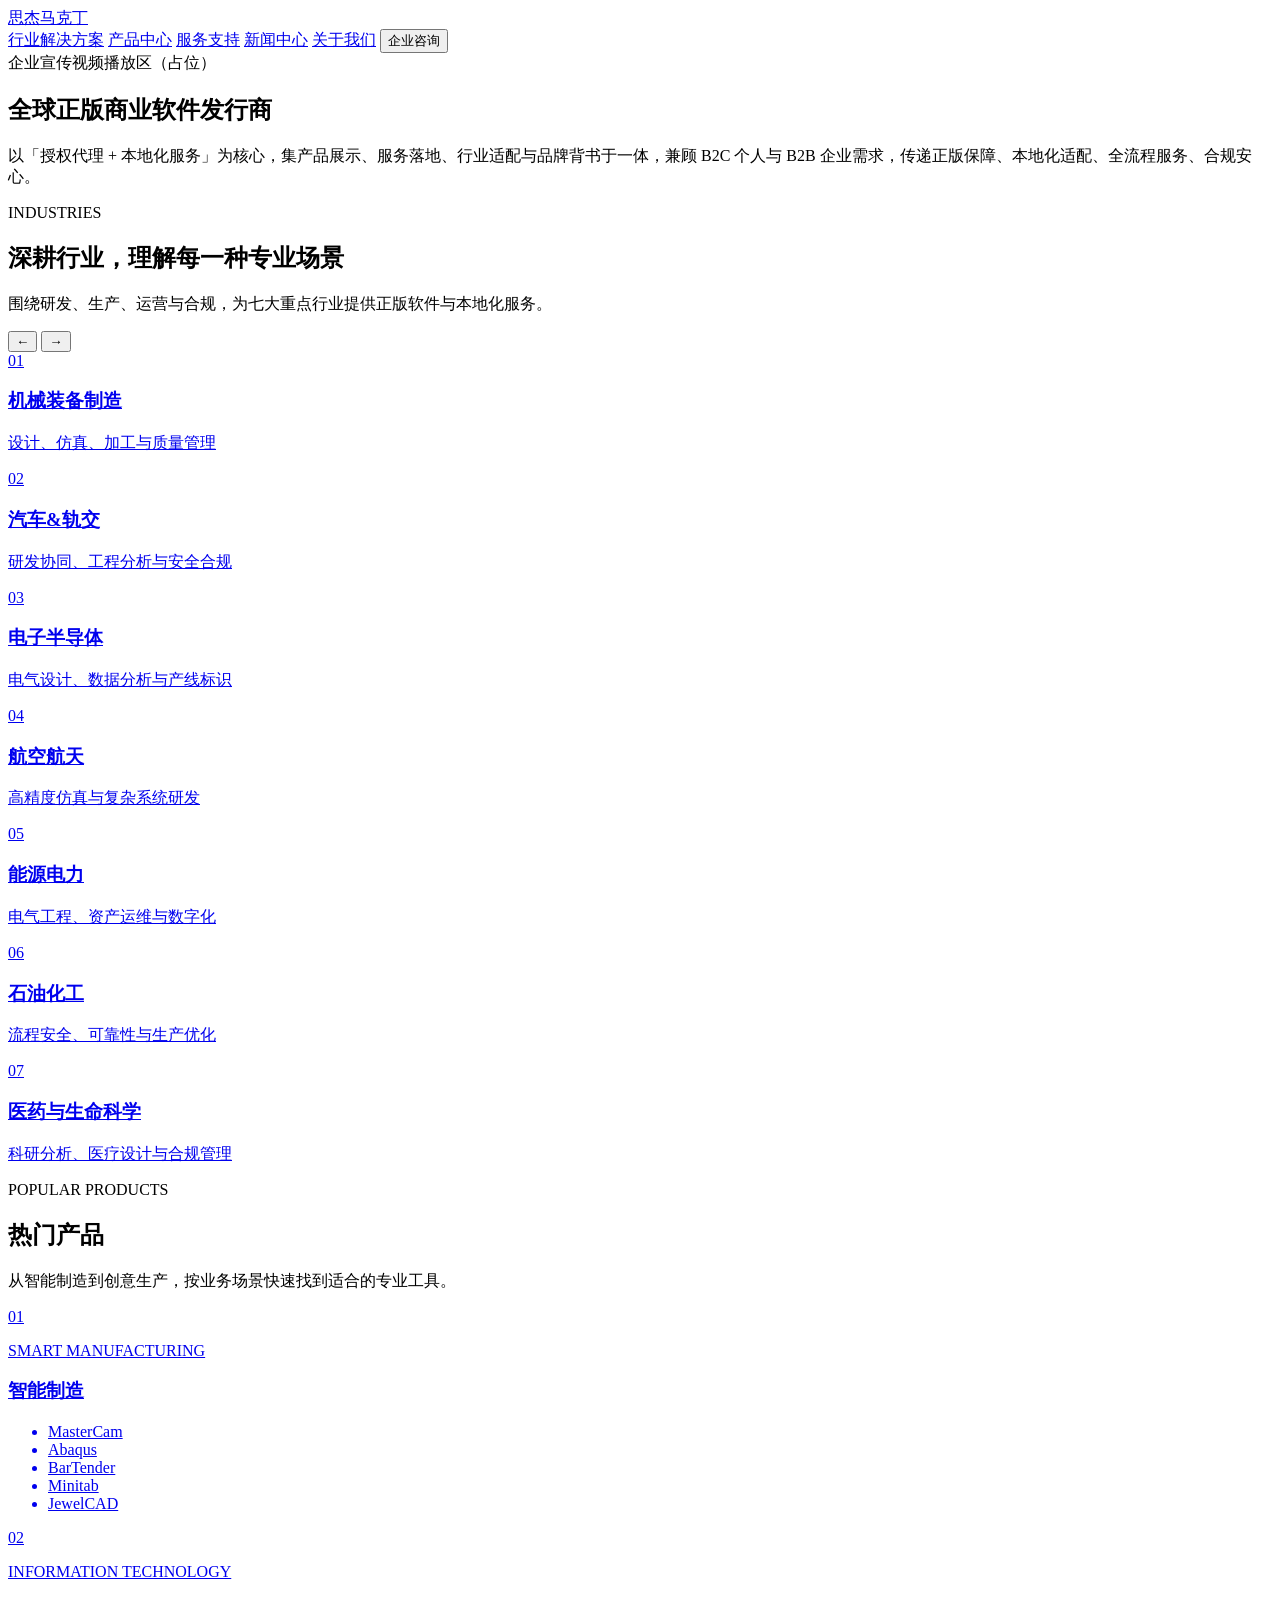
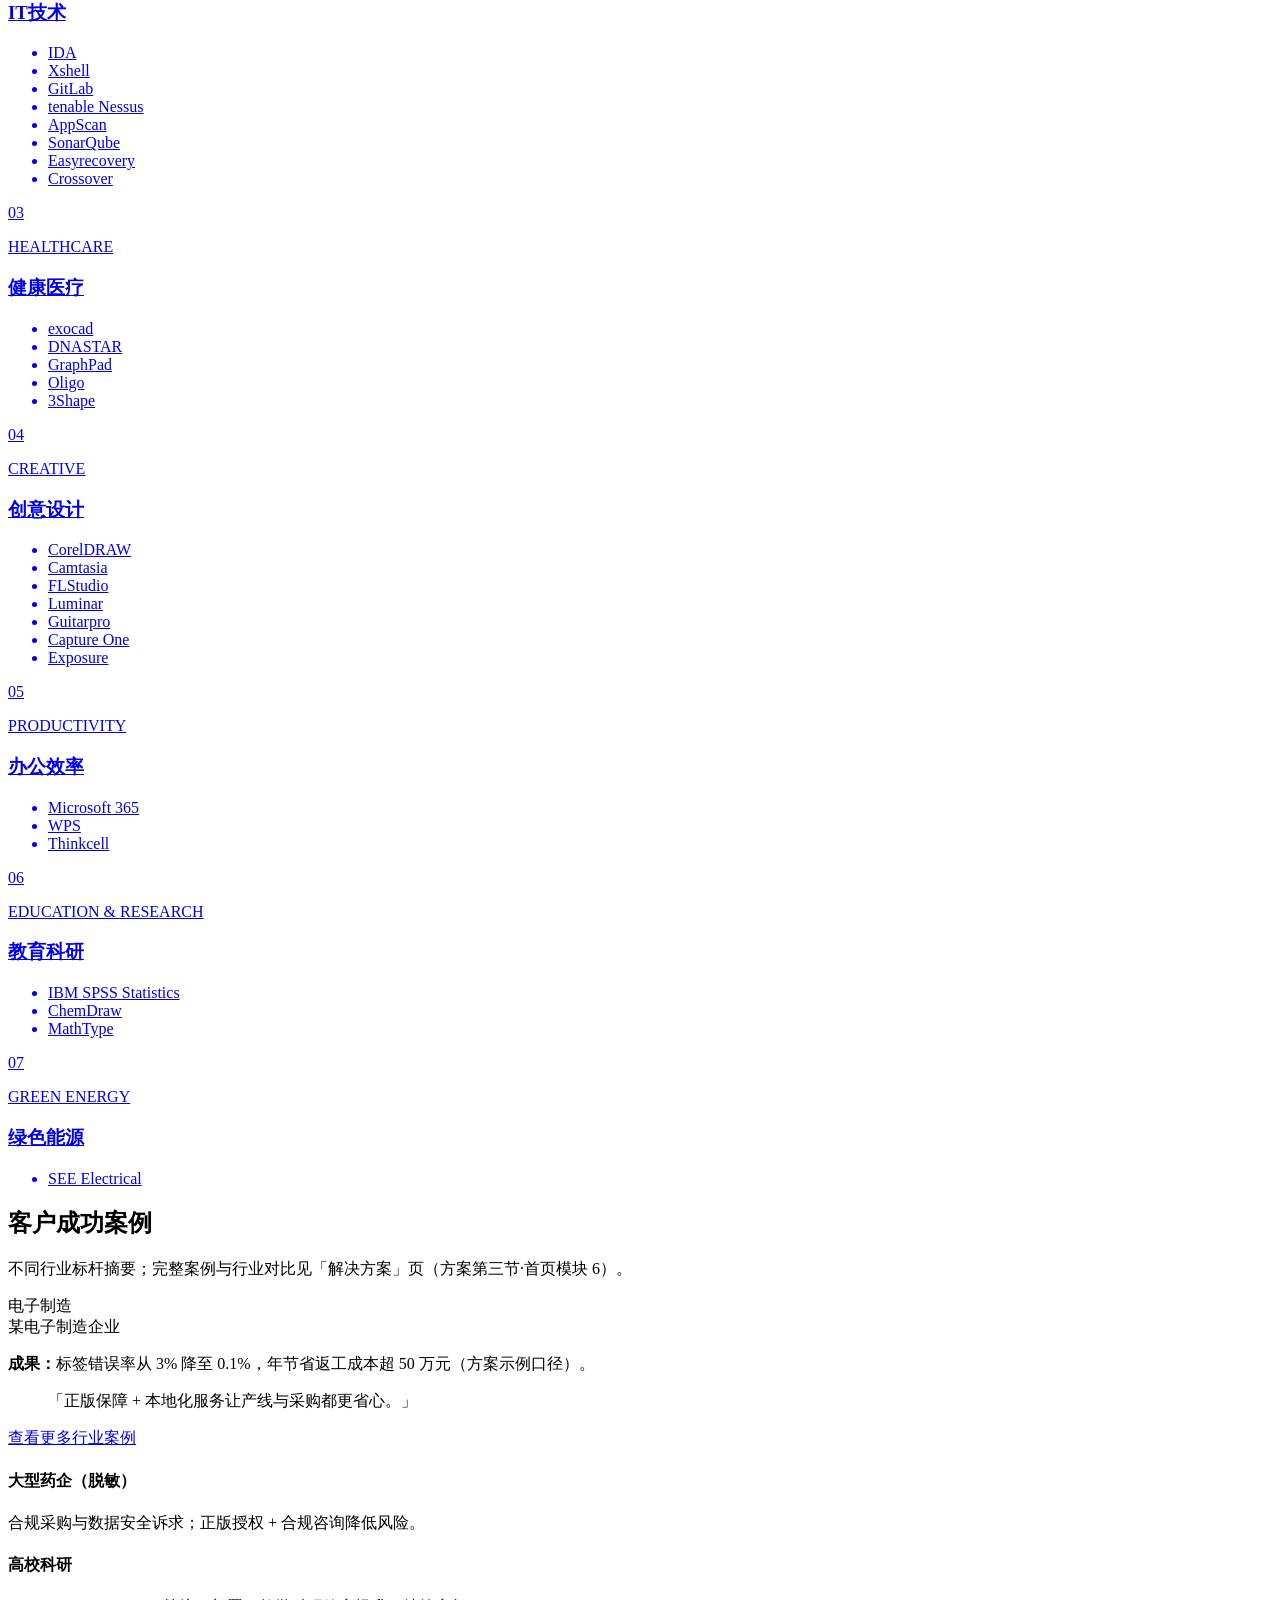
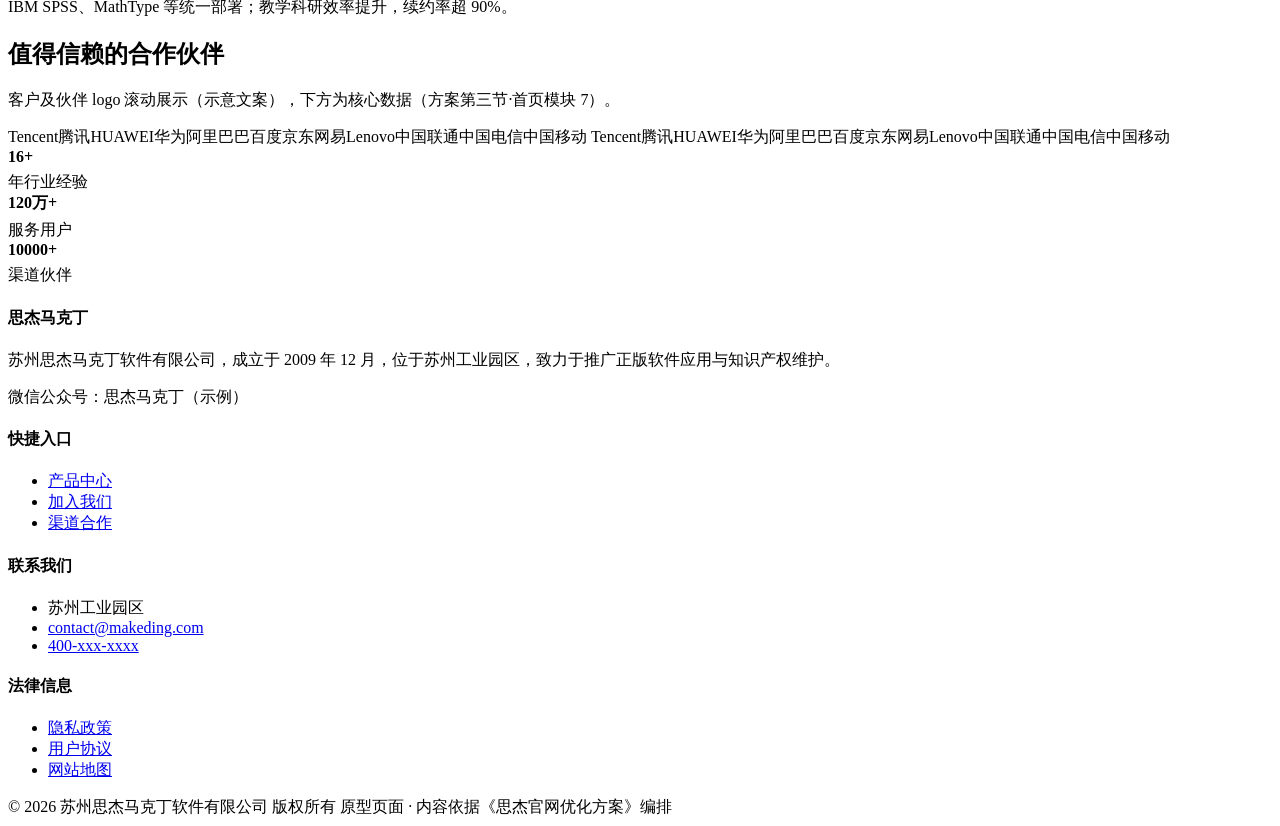
==== v3/index.html @ 08e1bd12 "新增 v3 页面：v3/index.html" ====
<!DOCTYPE html>
<html lang="zh-CN">
<head>
  <meta charset="UTF-8">
  <meta name="viewport" content="width=device-width, initial-scale=1.0">
  <title>首页 - 思杰马克丁 | 全球正版商业软件发行商</title>
  <meta name="description" content="思杰马克丁：正版保障、本地化适配、全流程服务、合规安心。授权代理+本地化服务，服务个人与企业用户。">
  <link rel="stylesheet" href="./prototype.css">
</head>
<body>
  <header class="site-header" id="siteHeader">
    <div class="container nav">
      <a class="brand" href="./index.html">思杰马克丁</a>
      <nav class="links">
        <a href="./solutions.html">行业解决方案</a>
        <a href="./products.html">产品中心</a>
        <a href="./support.html">服务支持</a>
        <a href="./index.html#news">新闻中心</a>
        <a href="./about.html">关于我们</a>
        <button type="button" class="btn brand" id="btnConsult">企业咨询</button>
      </nav>
    </div>
    <div class="mega-panel" id="megaPanel">
      <div class="container mega-inner">
        <div class="mega-cats" id="megaCats"></div>
        <div class="mega-items" id="megaItems"></div>
      </div>
    </div>
  </header>

  <main>
    <!-- （一）首页：Banner（通栏、橙白渐变、黑字） -->
    <section class="hero hero-banner">
      <div class="container hero-banner-content">
        <span class="pill hero-banner-pill">企业宣传视频播放区（占位）</span>
        <h1 class="hero-banner-title">全球正版商业软件发行商</h1>
        <p class="hero-banner-lead">以「授权代理 + 本地化服务」为核心，集产品展示、服务落地、行业适配与品牌背书于一体，兼顾 B2C 个人与 B2B 企业需求，传递正版保障、本地化适配、全流程服务、合规安心。</p>
      </div>
    </section>

    <!-- 行业领域：横向滚动 -->
    <section class="section industry-section">
      <div class="container">
        <div class="head head-row">
          <div>
            <span class="eyebrow">INDUSTRIES</span>
            <h2>深耕行业，理解每一种专业场景</h2>
            <p>围绕研发、生产、运营与合规，为七大重点行业提供正版软件与本地化服务。</p>
          </div>
          <div class="carousel-actions" aria-label="行业卡片控制">
            <button type="button" id="industryPrev" aria-label="向左滚动">←</button>
            <button type="button" id="industryNext" aria-label="向右滚动">→</button>
          </div>
        </div>
        <div class="industry-track" id="industryTrack">
          <a class="industry-card industry-1" href="./solutions.html#industry-mfg"><span>01</span><div><h3>机械装备制造</h3><p>设计、仿真、加工与质量管理</p></div></a>
          <a class="industry-card industry-2" href="./solutions.html#industry-auto"><span>02</span><div><h3>汽车&amp;轨交</h3><p>研发协同、工程分析与安全合规</p></div></a>
          <a class="industry-card industry-3" href="./solutions.html#industry-electronics"><span>03</span><div><h3>电子半导体</h3><p>电气设计、数据分析与产线标识</p></div></a>
          <a class="industry-card industry-4" href="./solutions.html#industry-aero"><span>04</span><div><h3>航空航天</h3><p>高精度仿真与复杂系统研发</p></div></a>
          <a class="industry-card industry-5" href="./solutions.html#industry-energy"><span>05</span><div><h3>能源电力</h3><p>电气工程、资产运维与数字化</p></div></a>
          <a class="industry-card industry-6" href="./solutions.html#industry-petro"><span>06</span><div><h3>石油化工</h3><p>流程安全、可靠性与生产优化</p></div></a>
          <a class="industry-card industry-7" href="./solutions.html#industry-life"><span>07</span><div><h3>医药与生命科学</h3><p>科研分析、医疗设计与合规管理</p></div></a>
        </div>
      </div>
    </section>

    <!-- 热门产品：Bento UI -->
    <section class="section soft product-bento-section">
      <div class="container">
        <div class="head">
          <span class="eyebrow">POPULAR PRODUCTS</span>
          <h2>热门产品</h2>
          <p>从智能制造到创意生产，按业务场景快速找到适合的专业工具。</p>
        </div>
        <div class="bento-grid">
          <a class="bento-card bento-manufacturing" href="./products.html#smart-manufacturing">
            <span class="bento-index">01</span><div><p class="bento-kicker">SMART MANUFACTURING</p><h3>智能制造</h3></div>
            <ul><li>MasterCam</li><li>Abaqus</li><li>BarTender</li><li>Minitab</li><li>JewelCAD</li></ul>
          </a>
          <a class="bento-card bento-it" href="./products.html#it">
            <span class="bento-index">02</span><div><p class="bento-kicker">INFORMATION TECHNOLOGY</p><h3>IT技术</h3></div>
            <ul><li>IDA</li><li>Xshell</li><li>GitLab</li><li>tenable Nessus</li><li>AppScan</li><li>SonarQube</li><li>Easyrecovery</li><li>Crossover</li></ul>
          </a>
          <a class="bento-card bento-health" href="./products.html#healthcare">
            <span class="bento-index">03</span><div><p class="bento-kicker">HEALTHCARE</p><h3>健康医疗</h3></div>
            <ul><li>exocad</li><li>DNASTAR</li><li>GraphPad</li><li>Oligo</li><li>3Shape</li></ul>
          </a>
          <a class="bento-card bento-creative" href="./products.html#creative">
            <span class="bento-index">04</span><div><p class="bento-kicker">CREATIVE</p><h3>创意设计</h3></div>
            <ul><li>CorelDRAW</li><li>Camtasia</li><li>FLStudio</li><li>Luminar</li><li>Guitarpro</li><li>Capture One</li><li>Exposure</li></ul>
          </a>
          <a class="bento-card bento-office" href="./products.html#office">
            <span class="bento-index">05</span><div><p class="bento-kicker">PRODUCTIVITY</p><h3>办公效率</h3></div>
            <ul><li>Microsoft 365</li><li>WPS</li><li>Thinkcell</li></ul>
          </a>
          <a class="bento-card bento-research" href="./products.html#research">
            <span class="bento-index">06</span><div><p class="bento-kicker">EDUCATION &amp; RESEARCH</p><h3>教育科研</h3></div>
            <ul><li>IBM SPSS Statistics</li><li>ChemDraw</li><li>MathType</li></ul>
          </a>
          <a class="bento-card bento-energy" href="./products.html#green-energy">
            <span class="bento-index">07</span><div><p class="bento-kicker">GREEN ENERGY</p><h3>绿色能源</h3></div>
            <ul><li>SEE Electrical</li></ul>
          </a>
        </div>
      </div>
    </section>


    <!-- 客户成功案例 -->
    <section class="section soft">
      <div class="container">
        <div class="head">
          <h2>客户成功案例</h2>
          <p>不同行业标杆摘要；完整案例与行业对比见「解决方案」页（方案第三节·首页模块 6）。</p>
        </div>
        <div class="card case-card">
          <div class="case-visual">电子制造</div>
          <div>
            <span class="pill">某电子制造企业</span>
            <p><strong>成果：</strong>标签错误率从 3% 降至 0.1%，年节省返工成本超 50 万元（方案示例口径）。</p>
            <blockquote>「正版保障 + 本地化服务让产线与采购都更省心。」</blockquote>
            <a class="btn ghost" href="./solutions.html#cases">查看更多行业案例</a>
          </div>
        </div>
        <div class="grid-2" style="margin-top:14px;">
          <div class="card item">
            <h4>大型药企（脱敏）</h4>
            <p>合规采购与数据安全诉求；正版授权 + 合规咨询降低风险。</p>
          </div>
          <div class="card item">
            <h4>高校科研</h4>
            <p>IBM SPSS、MathType 等统一部署；教学科研效率提升，续约率超 90%。</p>
          </div>
        </div>
      </div>
    </section>

    <!-- 客户与伙伴展示 + 数据 -->
    <section class="section">
      <div class="container">
        <div class="head">
          <h2>值得信赖的合作伙伴</h2>
          <p>客户及伙伴 logo 滚动展示（示意文案），下方为核心数据（方案第三节·首页模块 7）。</p>
        </div>
        <div class="ticker">
          <div class="ticker-track">
            <span>Tencent腾讯</span><span>HUAWEI华为</span><span>阿里巴巴</span><span>百度</span><span>京东</span><span>网易</span><span>Lenovo</span><span>中国联通</span><span>中国电信</span><span>中国移动</span>
            <span>Tencent腾讯</span><span>HUAWEI华为</span><span>阿里巴巴</span><span>百度</span><span>京东</span><span>网易</span><span>Lenovo</span><span>中国联通</span><span>中国电信</span><span>中国移动</span>
          </div>
        </div>
        <div class="stats">
          <div class="card stat"><strong>16+</strong><p class="muted" style="margin:6px 0 0;">年行业经验</p></div>
          <div class="card stat"><strong>120万+</strong><p class="muted" style="margin:6px 0 0;">服务用户</p></div>
          <div class="card stat"><strong>10000+</strong><p class="muted" style="margin:6px 0 0;">渠道伙伴</p></div>
        </div>
      </div>
    </section>
  </main>

  <!-- 底部信息：方案首页模块 8 -->
  <footer id="contact">
    <div class="container footer-grid">
      <div>
        <h4>思杰马克丁</h4>
        <p>苏州思杰马克丁软件有限公司，成立于 2009 年 12 月，位于苏州工业园区，致力于推广正版软件应用与知识产权维护。</p>
        <p style="margin-top:8px;">微信公众号：思杰马克丁（示例）</p>
      </div>
      <div>
        <h4>快捷入口</h4>
        <ul>
          <li><a href="./products.html">产品中心</a></li>
          <li><a href="./about.html#join">加入我们</a></li>
          <li><a href="./about.html#channel">渠道合作</a></li>
        </ul>
      </div>
      <div>
        <h4>联系我们</h4>
        <ul>
          <li>苏州工业园区</li>
          <li><a href="mailto:contact@makeding.com">contact@makeding.com</a></li>
          <li><a href="tel:400-xxx-xxxx">400-xxx-xxxx</a></li>
        </ul>
      </div>
      <div>
        <h4>法律信息</h4>
        <ul>
          <li><a href="#">隐私政策</a></li>
          <li><a href="#">用户协议</a></li>
          <li><a href="#">网站地图</a></li>
        </ul>
      </div>
    </div>
    <div class="container copy">
      <span>© 2026 苏州思杰马克丁软件有限公司 版权所有</span>
      <span>原型页面 · 内容依据《思杰官网优化方案》编排</span>
    </div>
  </footer>

  <dialog id="dlgConsult" style="border:0;border-radius:14px;padding:0;width:min(480px,92vw);">
    <form method="dialog" style="padding:20px;">
      <h3 style="margin:0 0 8px;">企业咨询</h3>
      <p class="muted" style="margin:0 0 12px;color:var(--muted);font-size:14px;">提交后由顾问对接（原型示意）。</p>
      <div class="form-grid">
        <div><label>姓名</label><input type="text" placeholder="必填"></div>
        <div><label>企业名称</label><input type="text" placeholder="选填"></div>
        <div><label>需求类型</label>
          <select><option>企业采购</option><option>行业方案</option><option>技术支持</option><option>培训服务</option></select>
        </div>
      </div>
      <div class="cta-row" style="margin-top:14px;justify-content:flex-end;">
        <button type="button" class="btn ghost" id="dlgClose">取消</button>
        <button type="submit" class="btn brand">提交</button>
      </div>
    </form>
  </dialog>

  <script>
    const megaData = {
      products: {
        cats: ["个人软件", "企业软件", "热门推荐"],
        items: {
          "个人软件": [
            ["CorelDRAW", "创意设计类"], ["会声会影", "视频剪辑"], ["PhotoZoom", "图像放大"],
            ["FL Studio", "音频编辑"], ["PDF Expert", "办公效率"], ["CrossOver", "跨平台应用"]
          ],
          "企业软件": [
            ["IBM SPSS", "数据分析"], ["Minitab", "质量管理"], ["BarTender", "标签管理"],
            ["AppScan", "应用安全"], ["ChemDraw", "科研办公"], ["TeamViewer", "远程协作"]
          ],
          "热门推荐": [
            ["会声会影", "个人视频"], ["CorelDRAW", "平面设计"], ["IBM SPSS", "统计分析"],
            ["BarTender", "制造标签"], ["FL Studio", "音乐制作"], ["查看全部", "进入产品中心"]
          ]
        }
      },
      solutions: {
        cats: ["制造", "教育", "创意", "医疗", "科研"],
        items: {
          "制造": [["BarTender", "标签自动化"], ["IBM SPSS", "质量数据分析"], ["合规维权", "版权治理"]],
          "教育": [["Camtasia", "微课制作"], ["FL Studio", "音频课程"], ["批量授权", "校园合规"]],
          "创意": [["CorelDRAW", "正版设计"], ["会声会影", "视频包装"], ["培训", "本地化落地"]],
          "医疗": [["BarTender", "UDI 标签"], ["EasyRecovery", "数据恢复"], ["合规", "安全咨询"]],
          "科研": [["IBM SPSS", "统计建模"], ["ChemDraw", "化学绘图"], ["MathType", "公式排版"]]
        }
      }
    };

    const megaPanel = document.getElementById("megaPanel");
    const megaCats = document.getElementById("megaCats");
    const megaItems = document.getElementById("megaItems");
    let megaType = "products";
    let megaCat = megaData.products.cats[0];

    function renderMega() {
      const data = megaData[megaType];
      megaCats.innerHTML = data.cats.map(c =>
        `<button type="button" class="${c === megaCat ? "active" : ""}" data-cat="${c}">${c}</button>`
      ).join("");
      const items = data.items[megaCat] || [];
      const base = megaType === "products" ? "./products.html" : "./solutions.html";
      megaItems.innerHTML = items.map(([t, d]) =>
        `<a class="mini-card" href="${base}"><h5>${t}</h5><p>${d}</p></a>`
      ).join("");
      megaCats.querySelectorAll("button").forEach(btn => {
        btn.addEventListener("click", () => {
          megaCat = btn.dataset.cat;
          renderMega();
        });
      });
    }

    document.querySelectorAll(".nav-trigger").forEach(el => {
      el.addEventListener("mouseenter", () => {
        megaType = el.dataset.mega;
        megaCat = megaData[megaType].cats[0];
      megaPanel.classList.add("open");
        renderMega();
      });
    });

    document.getElementById("siteHeader").addEventListener("mouseleave", () => {
      megaPanel.classList.remove("open");
    });

    const industryTrack = document.getElementById("industryTrack");
    const scrollIndustry = direction => industryTrack?.scrollBy({ left: direction * 360, behavior: "smooth" });
    document.getElementById("industryPrev")?.addEventListener("click", () => scrollIndustry(-1));
    document.getElementById("industryNext")?.addEventListener("click", () => scrollIndustry(1));

    document.getElementById("btnConsult").addEventListener("click", () => {
      document.getElementById("dlgConsult").showModal();
    });
    document.getElementById("dlgClose").addEventListener("click", () => {
      document.getElementById("dlgConsult").close();
    });
  </script>
</body>
</html>
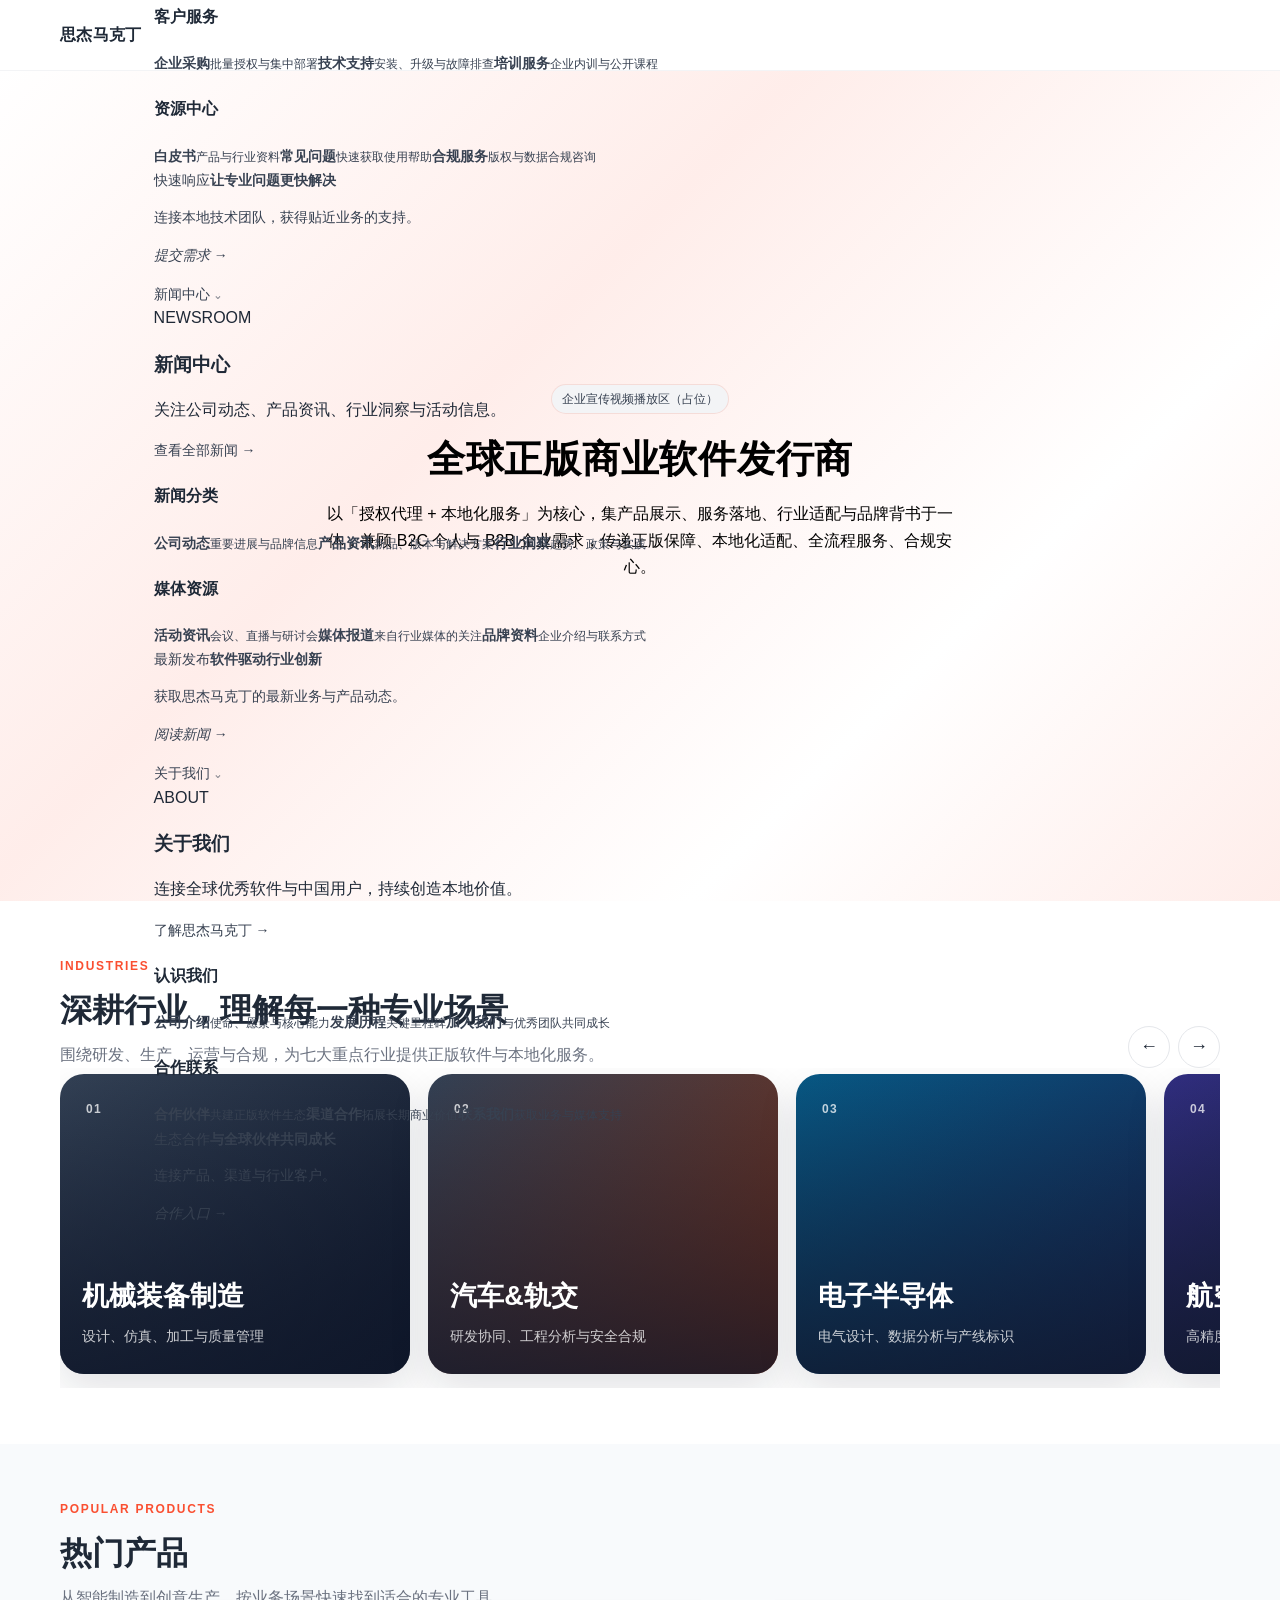
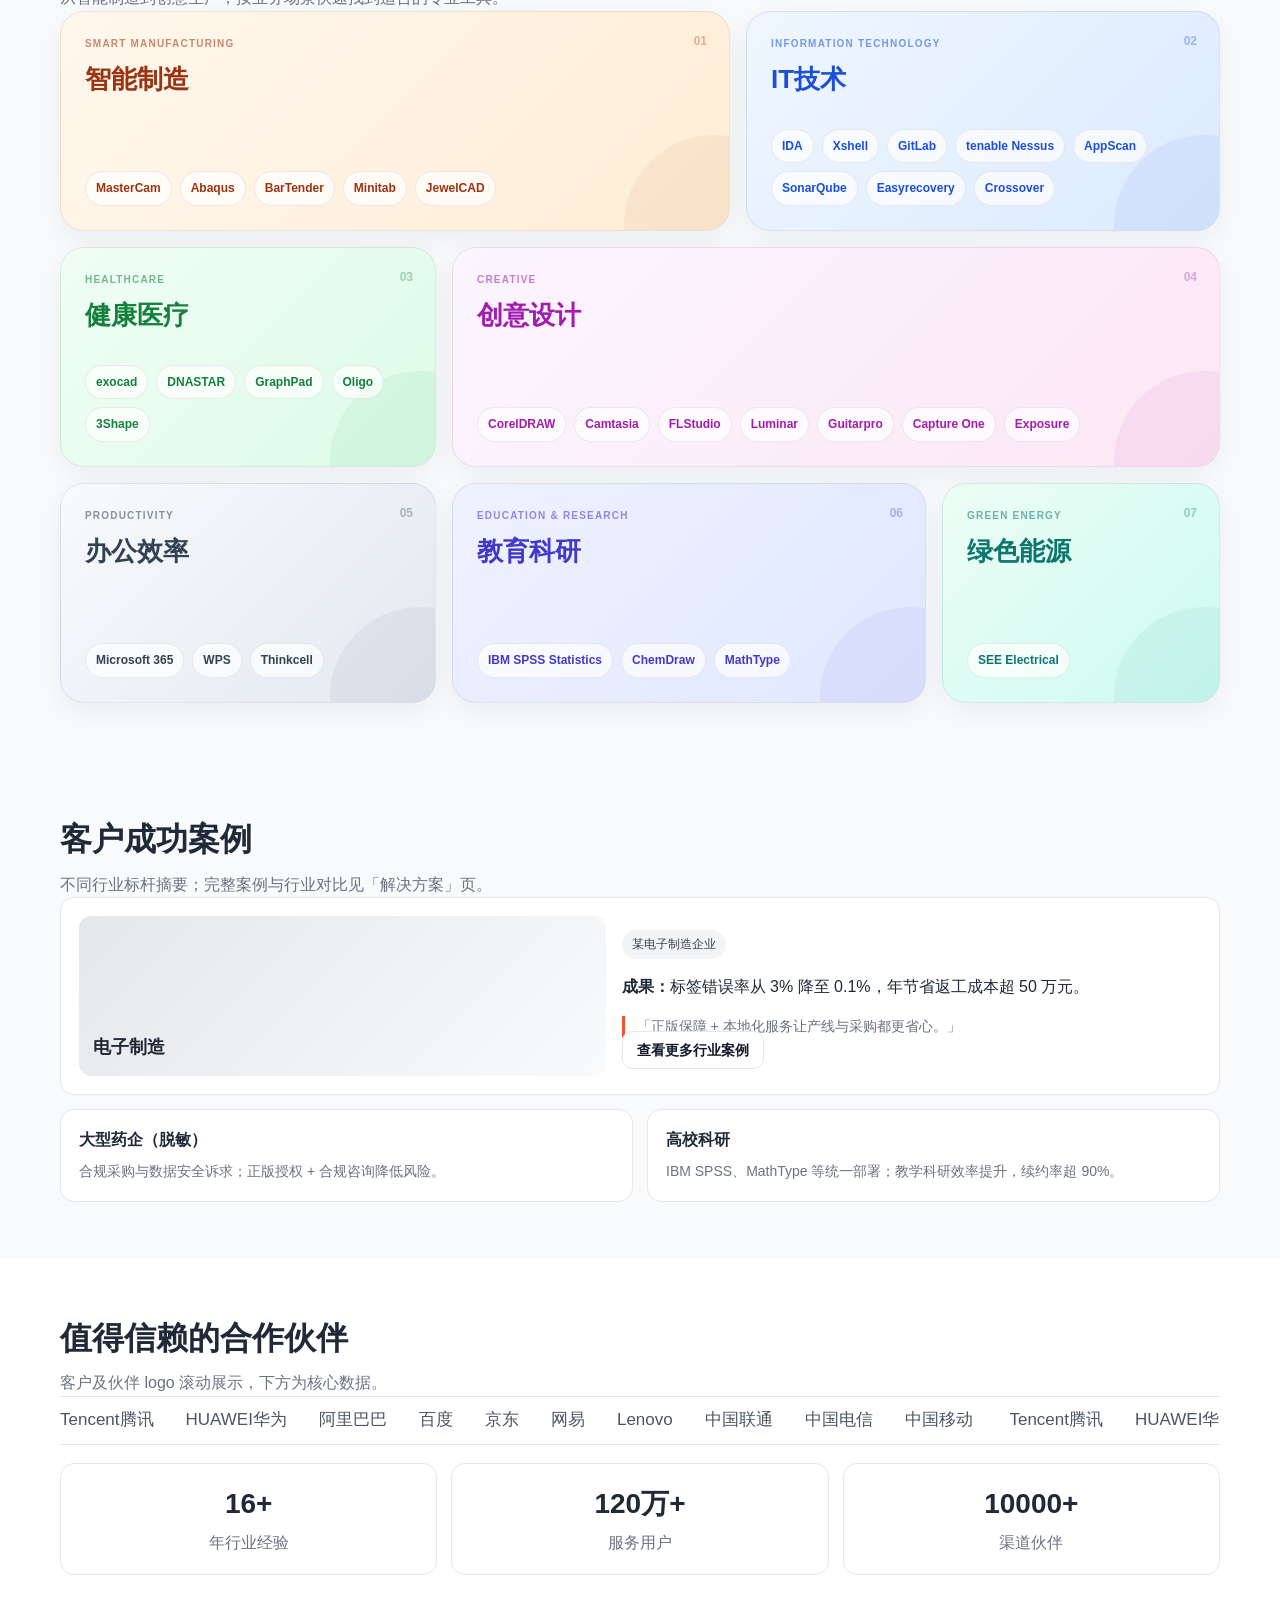
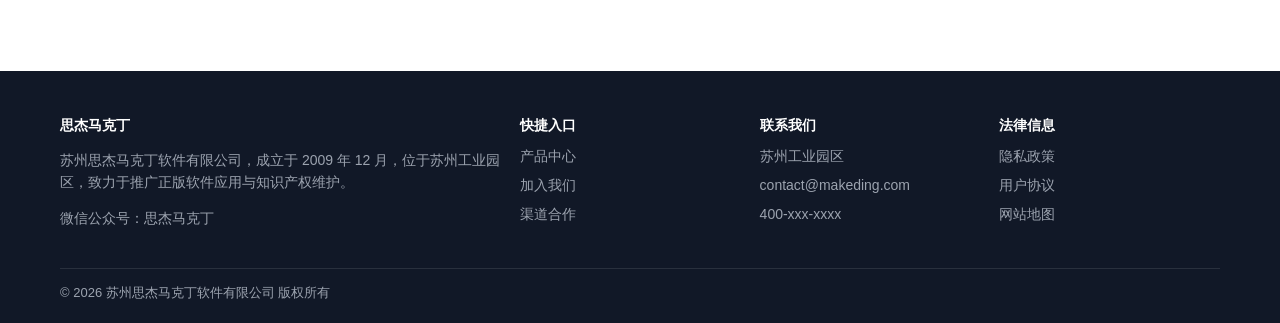
==== commit 1618da42: "更新 v3：统一导航与清理页面备注" ====
--- a/v3/index.html
+++ b/v3/index.html
@@ -8,23 +8,67 @@
   <link rel="stylesheet" href="./prototype.css">
 </head>
 <body>
-  <header class="site-header" id="siteHeader">
+  <header class="site-header">
     <div class="container nav">
       <a class="brand" href="./index.html">思杰马克丁</a>
-      <nav class="links">
-        <a href="./solutions.html">行业解决方案</a>
-        <a href="./products.html">产品中心</a>
-        <a href="./support.html">服务支持</a>
-        <a href="./index.html#news">新闻中心</a>
-        <a href="./about.html">关于我们</a>
-        <button type="button" class="btn brand" id="btnConsult">企业咨询</button>
+      <nav class="links aws-nav" aria-label="主导航">
+        <div class="nav-menu">
+          <a class="nav-label" href="./solutions.html">行业解决方案 <span>⌄</span></a>
+          <div class="nav-dropdown">
+            <div class="container dropdown-layout">
+              <div class="dropdown-intro"><span>INDUSTRIES</span><h3>行业解决方案</h3><p>面向关键行业的专业软件组合与本地化服务。</p><a href="./solutions.html">查看全部方案 →</a></div>
+              <div class="dropdown-links"><h4>重点行业</h4><a href="./solutions.html#industry-mfg"><b>机械装备制造</b><small>设计、仿真与加工</small></a><a href="./solutions.html#industry-auto"><b>汽车 &amp; 轨交</b><small>研发协同与工程分析</small></a><a href="./solutions.html#industry-electronics"><b>电子半导体</b><small>电气设计与产线管理</small></a><a href="./solutions.html#industry-aero"><b>航空航天</b><small>复杂系统研发</small></a></div>
+              <div class="dropdown-links"><h4>更多领域</h4><a href="./solutions.html#industry-energy"><b>能源电力</b><small>工程与资产运维</small></a><a href="./solutions.html#industry-petro"><b>石油化工</b><small>流程安全与生产优化</small></a><a href="./solutions.html#industry-life"><b>医药与生命科学</b><small>科研、设计与合规</small></a></div>
+              <a class="dropdown-feature" href="./solutions.html"><span>行业洞察</span><strong>从软件选型到落地交付</strong><p>用一套完整服务缩短数字化工具的应用周期。</p><em>了解服务能力 →</em></a>
+            </div>
+          </div>
+        </div>
+        <div class="nav-menu">
+          <a class="nav-label" href="./products.html">产品中心 <span>⌄</span></a>
+          <div class="nav-dropdown">
+            <div class="container dropdown-layout">
+              <div class="dropdown-intro"><span>PRODUCTS</span><h3>产品中心</h3><p>覆盖制造、IT、科研、创意与办公的正版软件。</p><a href="./products.html">浏览全部产品 →</a></div>
+              <div class="dropdown-links"><h4>按场景查找</h4><a href="./products.html#smart-manufacturing"><b>智能制造</b><small>MasterCam、Abaqus</small></a><a href="./products.html#it"><b>IT 技术</b><small>GitLab、Xshell、AppScan</small></a><a href="./products.html#healthcare"><b>健康医疗</b><small>exocad、3Shape</small></a><a href="./products.html#creative"><b>创意设计</b><small>CorelDRAW、Capture One</small></a></div>
+              <div class="dropdown-links"><h4>热门产品</h4><a href="./products.html"><b>IBM SPSS Statistics</b><small>统计分析与预测建模</small></a><a href="./products.html"><b>SEE Electrical</b><small>专业电气设计</small></a><a href="./products.html"><b>BarTender</b><small>标签与条码自动化</small></a><a href="./products.html"><b>Microsoft 365</b><small>现代协同办公</small></a></div>
+              <a class="dropdown-feature product-feature" href="./products.html"><span>产品选型</span><strong>不知道如何选择？</strong><p>按团队规模、应用场景和部署方式快速筛选。</p><em>开始选型 →</em></a>
+            </div>
+          </div>
+        </div>
+        <div class="nav-menu">
+          <a class="nav-label" href="./support.html">服务支持 <span>⌄</span></a>
+          <div class="nav-dropdown">
+            <div class="container dropdown-layout">
+              <div class="dropdown-intro"><span>SUPPORT</span><h3>服务支持</h3><p>贯穿咨询、采购、部署、培训与售后的全周期支持。</p><a href="./support.html">进入服务中心 →</a></div>
+              <div class="dropdown-links"><h4>客户服务</h4><a href="./support.html"><b>企业采购</b><small>批量授权与集中部署</small></a><a href="./support.html"><b>技术支持</b><small>安装、升级与故障排查</small></a><a href="./support.html"><b>培训服务</b><small>企业内训与公开课程</small></a></div>
+              <div class="dropdown-links"><h4>资源中心</h4><a href="./support.html#whitepapers"><b>白皮书</b><small>产品与行业资料</small></a><a href="./support.html"><b>常见问题</b><small>快速获取使用帮助</small></a><a href="./support.html"><b>合规服务</b><small>版权与数据合规咨询</small></a></div>
+              <a class="dropdown-feature support-feature" href="./support.html"><span>快速响应</span><strong>让专业问题更快解决</strong><p>连接本地技术团队，获得贴近业务的支持。</p><em>提交需求 →</em></a>
+            </div>
+          </div>
+        </div>
+        <div class="nav-menu">
+          <a class="nav-label" href="./news.html">新闻中心 <span>⌄</span></a>
+          <div class="nav-dropdown">
+            <div class="container dropdown-layout">
+              <div class="dropdown-intro"><span>NEWSROOM</span><h3>新闻中心</h3><p>关注公司动态、产品资讯、行业洞察与活动信息。</p><a href="./news.html">查看全部新闻 →</a></div>
+              <div class="dropdown-links"><h4>新闻分类</h4><a href="./news.html#company"><b>公司动态</b><small>重要进展与品牌信息</small></a><a href="./news.html#product"><b>产品资讯</b><small>新品、版本与解决方案</small></a><a href="./news.html#insight"><b>行业洞察</b><small>趋势、政策与实践</small></a></div>
+              <div class="dropdown-links"><h4>媒体资源</h4><a href="./news.html#events"><b>活动资讯</b><small>会议、直播与研讨会</small></a><a href="./news.html"><b>媒体报道</b><small>来自行业媒体的关注</small></a><a href="./about.html"><b>品牌资料</b><small>企业介绍与联系方式</small></a></div>
+              <a class="dropdown-feature news-feature" href="./news.html"><span>最新发布</span><strong>软件驱动行业创新</strong><p>获取思杰马克丁的最新业务与产品动态。</p><em>阅读新闻 →</em></a>
+            </div>
+          </div>
+        </div>
+        <div class="nav-menu">
+          <a class="nav-label" href="./about.html">关于我们 <span>⌄</span></a>
+          <div class="nav-dropdown">
+            <div class="container dropdown-layout">
+              <div class="dropdown-intro"><span>ABOUT</span><h3>关于我们</h3><p>连接全球优秀软件与中国用户，持续创造本地价值。</p><a href="./about.html">了解思杰马克丁 →</a></div>
+              <div class="dropdown-links"><h4>认识我们</h4><a href="./about.html"><b>公司介绍</b><small>使命、愿景与核心能力</small></a><a href="./about.html#timeline"><b>发展历程</b><small>关键里程碑</small></a><a href="./about.html#join"><b>加入我们</b><small>与优秀团队共同成长</small></a></div>
+              <div class="dropdown-links"><h4>合作联系</h4><a href="./partners.html"><b>合作伙伴</b><small>共建正版软件生态</small></a><a href="./about.html#channel"><b>渠道合作</b><small>拓展长期商业价值</small></a><a href="./index.html#contact"><b>联系我们</b><small>获取业务与媒体支持</small></a></div>
+              <a class="dropdown-feature about-feature" href="./partners.html"><span>生态合作</span><strong>与全球伙伴共同成长</strong><p>连接产品、渠道与行业客户。</p><em>合作入口 →</em></a>
+            </div>
+          </div>
+        </div>
       </nav>
-    </div>
-    <div class="mega-panel" id="megaPanel">
-      <div class="container mega-inner">
-        <div class="mega-cats" id="megaCats"></div>
-        <div class="mega-items" id="megaItems"></div>
-      </div>
+      <a class="btn brand nav-cta" href="./support.html">企业咨询</a>
     </div>
   </header>
 
@@ -111,13 +155,13 @@
       <div class="container">
         <div class="head">
           <h2>客户成功案例</h2>
-          <p>不同行业标杆摘要；完整案例与行业对比见「解决方案」页（方案第三节·首页模块 6）。</p>
+          <p>不同行业标杆摘要；完整案例与行业对比见「解决方案」页。</p>
         </div>
         <div class="card case-card">
           <div class="case-visual">电子制造</div>
           <div>
             <span class="pill">某电子制造企业</span>
-            <p><strong>成果：</strong>标签错误率从 3% 降至 0.1%，年节省返工成本超 50 万元（方案示例口径）。</p>
+            <p><strong>成果：</strong>标签错误率从 3% 降至 0.1%，年节省返工成本超 50 万元。</p>
             <blockquote>「正版保障 + 本地化服务让产线与采购都更省心。」</blockquote>
             <a class="btn ghost" href="./solutions.html#cases">查看更多行业案例</a>
           </div>
@@ -140,7 +184,7 @@
       <div class="container">
         <div class="head">
           <h2>值得信赖的合作伙伴</h2>
-          <p>客户及伙伴 logo 滚动展示（示意文案），下方为核心数据（方案第三节·首页模块 7）。</p>
+          <p>客户及伙伴 logo 滚动展示，下方为核心数据。</p>
         </div>
         <div class="ticker">
           <div class="ticker-track">
@@ -157,13 +201,12 @@
     </section>
   </main>
 
-  <!-- 底部信息：方案首页模块 8 -->
   <footer id="contact">
     <div class="container footer-grid">
       <div>
         <h4>思杰马克丁</h4>
         <p>苏州思杰马克丁软件有限公司，成立于 2009 年 12 月，位于苏州工业园区，致力于推广正版软件应用与知识产权维护。</p>
-        <p style="margin-top:8px;">微信公众号：思杰马克丁（示例）</p>
+        <p style="margin-top:8px;">微信公众号：思杰马克丁</p>
       </div>
       <div>
         <h4>快捷入口</h4>
@@ -192,107 +235,14 @@
     </div>
     <div class="container copy">
       <span>© 2026 苏州思杰马克丁软件有限公司 版权所有</span>
-      <span>原型页面 · 内容依据《思杰官网优化方案》编排</span>
+      
     </div>
   </footer>
-
-  <dialog id="dlgConsult" style="border:0;border-radius:14px;padding:0;width:min(480px,92vw);">
-    <form method="dialog" style="padding:20px;">
-      <h3 style="margin:0 0 8px;">企业咨询</h3>
-      <p class="muted" style="margin:0 0 12px;color:var(--muted);font-size:14px;">提交后由顾问对接（原型示意）。</p>
-      <div class="form-grid">
-        <div><label>姓名</label><input type="text" placeholder="必填"></div>
-        <div><label>企业名称</label><input type="text" placeholder="选填"></div>
-        <div><label>需求类型</label>
-          <select><option>企业采购</option><option>行业方案</option><option>技术支持</option><option>培训服务</option></select>
-        </div>
-      </div>
-      <div class="cta-row" style="margin-top:14px;justify-content:flex-end;">
-        <button type="button" class="btn ghost" id="dlgClose">取消</button>
-        <button type="submit" class="btn brand">提交</button>
-      </div>
-    </form>
-  </dialog>
-
   <script>
-    const megaData = {
-      products: {
-        cats: ["个人软件", "企业软件", "热门推荐"],
-        items: {
-          "个人软件": [
-            ["CorelDRAW", "创意设计类"], ["会声会影", "视频剪辑"], ["PhotoZoom", "图像放大"],
-            ["FL Studio", "音频编辑"], ["PDF Expert", "办公效率"], ["CrossOver", "跨平台应用"]
-          ],
-          "企业软件": [
-            ["IBM SPSS", "数据分析"], ["Minitab", "质量管理"], ["BarTender", "标签管理"],
-            ["AppScan", "应用安全"], ["ChemDraw", "科研办公"], ["TeamViewer", "远程协作"]
-          ],
-          "热门推荐": [
-            ["会声会影", "个人视频"], ["CorelDRAW", "平面设计"], ["IBM SPSS", "统计分析"],
-            ["BarTender", "制造标签"], ["FL Studio", "音乐制作"], ["查看全部", "进入产品中心"]
-          ]
-        }
-      },
-      solutions: {
-        cats: ["制造", "教育", "创意", "医疗", "科研"],
-        items: {
-          "制造": [["BarTender", "标签自动化"], ["IBM SPSS", "质量数据分析"], ["合规维权", "版权治理"]],
-          "教育": [["Camtasia", "微课制作"], ["FL Studio", "音频课程"], ["批量授权", "校园合规"]],
-          "创意": [["CorelDRAW", "正版设计"], ["会声会影", "视频包装"], ["培训", "本地化落地"]],
-          "医疗": [["BarTender", "UDI 标签"], ["EasyRecovery", "数据恢复"], ["合规", "安全咨询"]],
-          "科研": [["IBM SPSS", "统计建模"], ["ChemDraw", "化学绘图"], ["MathType", "公式排版"]]
-        }
-      }
-    };
-
-    const megaPanel = document.getElementById("megaPanel");
-    const megaCats = document.getElementById("megaCats");
-    const megaItems = document.getElementById("megaItems");
-    let megaType = "products";
-    let megaCat = megaData.products.cats[0];
-
-    function renderMega() {
-      const data = megaData[megaType];
-      megaCats.innerHTML = data.cats.map(c =>
-        `<button type="button" class="${c === megaCat ? "active" : ""}" data-cat="${c}">${c}</button>`
-      ).join("");
-      const items = data.items[megaCat] || [];
-      const base = megaType === "products" ? "./products.html" : "./solutions.html";
-      megaItems.innerHTML = items.map(([t, d]) =>
-        `<a class="mini-card" href="${base}"><h5>${t}</h5><p>${d}</p></a>`
-      ).join("");
-      megaCats.querySelectorAll("button").forEach(btn => {
-        btn.addEventListener("click", () => {
-          megaCat = btn.dataset.cat;
-          renderMega();
-        });
-      });
-    }
-
-    document.querySelectorAll(".nav-trigger").forEach(el => {
-      el.addEventListener("mouseenter", () => {
-        megaType = el.dataset.mega;
-        megaCat = megaData[megaType].cats[0];
-      megaPanel.classList.add("open");
-        renderMega();
-      });
-    });
-
-    document.getElementById("siteHeader").addEventListener("mouseleave", () => {
-      megaPanel.classList.remove("open");
-    });
-
     const industryTrack = document.getElementById("industryTrack");
     const scrollIndustry = direction => industryTrack?.scrollBy({ left: direction * 360, behavior: "smooth" });
     document.getElementById("industryPrev")?.addEventListener("click", () => scrollIndustry(-1));
     document.getElementById("industryNext")?.addEventListener("click", () => scrollIndustry(1));
-
-    document.getElementById("btnConsult").addEventListener("click", () => {
-      document.getElementById("dlgConsult").showModal();
-    });
-    document.getElementById("dlgClose").addEventListener("click", () => {
-      document.getElementById("dlgConsult").close();
-    });
   </script>
 </body>
 </html>
--- a/v3/prototype.css
+++ b/v3/prototype.css
@@ -0,0 +1,510 @@
+:root {
+  --brand: #fa4f31;
+  --ink: #1f2937;
+  --muted: #6b7280;
+  --line: #e5e7eb;
+  --soft: #f8fafc;
+}
+* { box-sizing: border-box; }
+html { scroll-behavior: smooth; }
+body {
+  margin: 0;
+  font-family: -apple-system, BlinkMacSystemFont, "Segoe UI", Roboto, "PingFang SC", "Microsoft YaHei", sans-serif;
+  color: var(--ink);
+  line-height: 1.55;
+}
+a { color: inherit; text-decoration: none; }
+.container { width: min(1160px, 92vw); margin: 0 auto; }
+
+/* Header & mega menu */
+.site-header {
+  position: sticky;
+  top: 0;
+  z-index: 40;
+  background: rgba(255,255,255,.96);
+  border-bottom: 1px solid #f3f4f6;
+}
+.nav {
+  height: 70px;
+  display: flex;
+  justify-content: space-between;
+  align-items: center;
+  gap: 12px;
+}
+.brand { font-weight: 800; letter-spacing: .02em; flex-shrink: 0; }
+.links {
+  display: flex;
+  gap: 14px;
+  align-items: center;
+  flex-wrap: wrap;
+  justify-content: flex-end;
+}
+.links a, .nav-trigger {
+  color: #374151;
+  font-size: 14px;
+  font-weight: 500;
+  cursor: pointer;
+  border: 0;
+  background: none;
+  padding: 6px 0;
+  font-family: inherit;
+}
+.links a.active, .links a:hover, .nav-trigger:hover { color: var(--brand); }
+.btn {
+  border: 0;
+  border-radius: 10px;
+  background: #111827;
+  color: #fff;
+  padding: 10px 14px;
+  cursor: pointer;
+  font-weight: 600;
+  font-size: 14px;
+}
+.btn.brand { background: var(--brand); }
+.btn.ghost {
+  background: #fff;
+  color: #111827;
+  border: 1px solid var(--line);
+}
+.mega-panel {
+  display: none;
+  border-bottom: 1px solid var(--line);
+  background: #fff;
+  box-shadow: 0 12px 24px rgba(0,0,0,.04);
+}
+.mega-panel.open { display: block; }
+.mega-inner {
+  display: grid;
+  grid-template-columns: 240px 1fr;
+  gap: 20px;
+  padding: 18px 0 22px;
+}
+.mega-cats {
+  border-right: 1px solid var(--line);
+  display: flex;
+  flex-direction: column;
+  gap: 6px;
+  padding-right: 12px;
+}
+.mega-cats button {
+  text-align: left;
+  border: 0;
+  background: #f9fafb;
+  border-radius: 8px;
+  padding: 9px 10px;
+  cursor: pointer;
+  font-size: 14px;
+  color: #4b5563;
+}
+.mega-cats button.active, .mega-cats button:hover {
+  background: #fff4f2;
+  color: var(--brand);
+}
+.mega-items {
+  display: grid;
+  grid-template-columns: repeat(3, minmax(0, 1fr));
+  gap: 10px;
+}
+.mini-card {
+  border: 1px solid var(--line);
+  border-radius: 12px;
+  padding: 12px;
+  transition: .15s;
+}
+.mini-card:hover { border-color: #ffd7ce; }
+.mini-card h5 { margin: 0 0 4px; font-size: 14px; }
+.mini-card p { margin: 0; font-size: 12px; color: var(--muted); }
+
+/* Sections */
+.hero {
+  padding: 48px 0 56px;
+  background: linear-gradient(135deg, #fff 15%, #fff4f2 100%);
+}
+/* 首页 Banner：通栏、橙白渐变（品牌橙 10% 透明度）、黑字、整屏剩余高度 */
+.hero.hero-banner {
+  width: 100%;
+  max-width: none;
+  margin: 0;
+  padding: 0;
+  min-height: calc(100vh - 70px);
+  min-height: calc(100dvh - 70px);
+  display: flex;
+  align-items: center;
+  justify-content: center;
+  box-sizing: border-box;
+  background: linear-gradient(
+    135deg,
+    #ffffff 0%,
+    rgba(250, 79, 49, 0.1) 38%,
+    #ffffff 72%,
+    rgba(250, 79, 49, 0.1) 100%
+  );
+  border: none;
+}
+.hero-banner-content {
+  width: 100%;
+  max-width: min(1160px, 92vw);
+  margin: 0 auto;
+  padding: 48px 24px 56px;
+  text-align: center;
+  box-sizing: border-box;
+}
+.hero-banner-pill {
+  display: inline-block;
+  background: rgba(250, 79, 49, 0.12);
+  color: #111827;
+  border: 1px solid rgba(250, 79, 49, 0.15);
+}
+.hero-banner-title {
+  margin: 16px 0 12px;
+  font-size: clamp(26px, 4vw, 38px);
+  font-weight: 800;
+  color: #000000;
+  letter-spacing: 0.02em;
+}
+.hero-banner-lead {
+  margin: 0 auto;
+  max-width: 640px;
+  font-size: 16px;
+  line-height: 1.65;
+  color: #000000;
+}
+.hero-grid {
+  display: grid;
+  grid-template-columns: 1.15fr .85fr;
+  gap: 18px;
+  align-items: stretch;
+}
+.card {
+  border: 1px solid var(--line);
+  border-radius: 14px;
+  background: #fff;
+}
+.hero-main {
+  background: linear-gradient(135deg, #111827, #374151);
+  color: #fff;
+  padding: 26px;
+  min-height: 280px;
+  display: flex;
+  flex-direction: column;
+  justify-content: center;
+  position: relative;
+  overflow: hidden;
+}
+.hero-main::after {
+  content: "";
+  position: absolute;
+  width: 220px;
+  height: 220px;
+  border-radius: 50%;
+  background: rgba(250,79,49,.2);
+  right: -40px;
+  bottom: -60px;
+}
+.hero-main h1 { margin: 10px 0 8px; font-size: clamp(26px, 4vw, 36px); position: relative; z-index: 1; }
+.hero-main p { margin: 0; color: #e5e7eb; max-width: 640px; position: relative; z-index: 1; }
+.hero-side { padding: 20px; display: grid; gap: 12px; }
+.hero-side h3 { margin: 0; }
+.hero-side p { margin: 0; color: var(--muted); font-size: 14px; }
+.cta-row { display: flex; flex-wrap: wrap; gap: 8px; }
+
+.section { padding: 56px 0; }
+.section.soft { background: var(--soft); }
+.head h2 { margin: 0 0 8px; font-size: clamp(24px, 3vw, 32px); }
+.head p { margin: 0; color: var(--muted); }
+.muted { color: var(--muted); }
+
+.grid-2 { display: grid; grid-template-columns: repeat(2, 1fr); gap: 14px; margin-top: 18px; }
+.grid-3 { display: grid; grid-template-columns: repeat(3, 1fr); gap: 14px; margin-top: 18px; }
+.grid-4 { display: grid; grid-template-columns: repeat(4, 1fr); gap: 14px; margin-top: 18px; }
+.grid-5 { display: grid; grid-template-columns: repeat(5, 1fr); gap: 12px; margin-top: 18px; }
+
+.item { padding: 18px; }
+.item h4 { margin: 0 0 8px; font-size: 16px; }
+.item p { margin: 0; color: var(--muted); font-size: 14px; }
+.icon-dot {
+  width: 36px;
+  height: 36px;
+  border-radius: 10px;
+  background: #fff4f2;
+  color: var(--brand);
+  display: inline-flex;
+  align-items: center;
+  justify-content: center;
+  font-weight: 800;
+  font-size: 14px;
+  margin-bottom: 8px;
+}
+
+.pill {
+  display: inline-block;
+  padding: 5px 10px;
+  background: #f3f4f6;
+  border-radius: 999px;
+  font-size: 12px;
+  color: #374151;
+}
+
+/* Horizontal product strip */
+.strip-wrap {
+  margin-top: 18px;
+  overflow-x: auto;
+  padding-bottom: 6px;
+  -webkit-overflow-scrolling: touch;
+}
+.strip {
+  display: flex;
+  gap: 12px;
+  min-width: min-content;
+}
+.strip-card {
+  flex: 0 0 220px;
+  border: 1px solid var(--line);
+  border-radius: 12px;
+  padding: 14px;
+  background: #fff;
+}
+.strip-card h4 { margin: 8px 0 4px; font-size: 15px; }
+.strip-card p { margin: 0; font-size: 13px; color: var(--muted); }
+.strip-thumb {
+  height: 72px;
+  border-radius: 8px;
+  background: linear-gradient(135deg, #e5e7eb, #f3f4f6);
+}
+
+/* Cases */
+.case-card {
+  display: grid;
+  grid-template-columns: 1fr 1.1fr;
+  gap: 16px;
+  padding: 18px;
+  align-items: center;
+}
+.case-visual {
+  min-height: 160px;
+  border-radius: 12px;
+  background: linear-gradient(135deg, #e5e7eb, #f9fafb);
+  display: flex;
+  align-items: flex-end;
+  padding: 14px;
+  font-weight: 800;
+  font-size: 18px;
+}
+blockquote {
+  margin: 10px 0 0;
+  padding-left: 12px;
+  border-left: 3px solid var(--brand);
+  color: var(--muted);
+  font-size: 14px;
+}
+
+/* Ticker */
+.ticker {
+  overflow: hidden;
+  border-top: 1px solid var(--line);
+  border-bottom: 1px solid var(--line);
+  padding: 10px 0;
+}
+.ticker-track {
+  white-space: nowrap;
+  animation: tickerMove 28s linear infinite;
+  display: inline-block;
+  color: #4b5563;
+  font-size: 17px;
+}
+.ticker-track span { margin-right: 32px; }
+@keyframes tickerMove {
+  from { transform: translateX(0); }
+  to { transform: translateX(-50%); }
+}
+
+.stats { display: grid; grid-template-columns: repeat(3, 1fr); gap: 14px; margin-top: 18px; }
+.stat { padding: 18px; text-align: center; }
+.stat strong { font-size: 28px; display: block; }
+
+/* Product page layout */
+.page-hero { padding: 36px 0 8px; }
+.layout-split {
+  display: grid;
+  grid-template-columns: 240px 1fr;
+  gap: 20px;
+  align-items: start;
+}
+.sidebar {
+  position: sticky;
+  top: 86px;
+  border: 1px solid var(--line);
+  border-radius: 12px;
+  padding: 14px;
+  background: #fff;
+}
+.sidebar h4 { margin: 0 0 8px; font-size: 13px; color: var(--muted); text-transform: uppercase; letter-spacing: .04em; }
+.sidebar button {
+  width: 100%;
+  text-align: left;
+  border: 0;
+  background: #f9fafb;
+  border-radius: 8px;
+  padding: 8px 10px;
+  margin-bottom: 6px;
+  cursor: pointer;
+  font-size: 14px;
+}
+.sidebar button.active { background: #fff4f2; color: var(--brand); font-weight: 600; }
+.subcats { margin: 8px 0 14px; padding-left: 8px; border-left: 2px solid var(--line); font-size: 13px; color: var(--muted); }
+
+.toolbar { display: flex; gap: 8px; flex-wrap: wrap; margin: 12px 0; }
+.tab {
+  border: 1px solid var(--line);
+  border-radius: 999px;
+  padding: 6px 11px;
+  background: #fff;
+  cursor: pointer;
+  font-size: 13px;
+}
+.tab.active { color: var(--brand); border-color: #ffd7ce; background: #fff4f2; font-weight: 600; }
+
+.product-card .meta { font-size: 12px; color: #059669; margin: 6px 0; }
+.product-card .row { display: flex; gap: 8px; flex-wrap: wrap; margin-top: 10px; }
+
+/* Solutions */
+.industry-block {
+  border: 1px solid var(--line);
+  border-radius: 14px;
+  padding: 22px;
+  margin-bottom: 18px;
+  scroll-margin-top: 88px;
+}
+.industry-block h3 { margin-top: 0; }
+.compare-table {
+  width: 100%;
+  border-collapse: collapse;
+  font-size: 14px;
+  margin-top: 12px;
+}
+.compare-table th, .compare-table td {
+  border: 1px solid var(--line);
+  padding: 10px 12px;
+  text-align: left;
+  vertical-align: top;
+}
+.compare-table th { background: #f9fafb; }
+
+/* Support & about */
+.service-block { padding: 20px; margin-bottom: 14px; }
+.service-block ul { margin: 8px 0 0; padding-left: 18px; color: var(--muted); }
+.timeline { border-left: 2px solid var(--line); margin: 16px 0; padding-left: 18px; }
+.timeline-item { margin-bottom: 16px; position: relative; }
+.timeline-item::before {
+  content: "";
+  width: 10px;
+  height: 10px;
+  background: var(--brand);
+  border-radius: 50%;
+  position: absolute;
+  left: -24px;
+  top: 4px;
+}
+.form-grid { display: grid; gap: 10px; max-width: 520px; }
+.form-grid label { font-size: 13px; color: var(--muted); }
+.form-grid input, .form-grid textarea, .form-grid select {
+  width: 100%;
+  border: 1px solid var(--line);
+  border-radius: 8px;
+  padding: 10px;
+  font: inherit;
+}
+
+footer {
+  margin-top: 40px;
+  background: #111827;
+  color: #c4cad4;
+}
+.footer-grid {
+  display: grid;
+  grid-template-columns: 2fr 1fr 1fr 1fr;
+  gap: 18px;
+  padding: 44px 0 24px;
+}
+.footer-grid h4 { margin: 0 0 10px; color: #fff; font-size: 14px; }
+.footer-grid p, .footer-grid li { font-size: 14px; color: #9ca3af; }
+.footer-grid ul { margin: 0; padding: 0; list-style: none; display: grid; gap: 7px; }
+.copy {
+  border-top: 1px solid rgba(255,255,255,.1);
+  padding: 14px 0 20px;
+  font-size: 13px;
+  color: #9ca3af;
+  display: flex;
+  justify-content: space-between;
+  flex-wrap: wrap;
+  gap: 10px;
+}
+
+@media (max-width: 960px) {
+  .hero-grid, .grid-4, .grid-5, .case-card, .layout-split, .footer-grid { grid-template-columns: 1fr; }
+  .hero.hero-banner {
+    min-height: calc(100dvh - 140px);
+  }
+  .mega-inner { grid-template-columns: 1fr; }
+  .mega-cats { border-right: 0; border-bottom: 1px solid var(--line); padding-bottom: 10px; }
+  .mega-items { grid-template-columns: repeat(2, 1fr); }
+  .sidebar { position: static; }
+  .nav { height: auto; flex-direction: column; align-items: flex-start; padding: 12px 0; }
+}
+@media (max-width: 600px) {
+  .mega-items { grid-template-columns: 1fr; }
+  .grid-2, .grid-3 { grid-template-columns: 1fr; }
+}
+
+
+/* v3: industry carousel + product Bento */
+.eyebrow { display:block; margin-bottom:10px; color:var(--brand); font-size:12px; font-weight:800; letter-spacing:.14em; }
+.head-row { display:flex; align-items:flex-end; justify-content:space-between; gap:24px; }
+.carousel-actions { display:flex; gap:8px; flex:0 0 auto; }
+.carousel-actions button { width:42px; height:42px; border:1px solid var(--line); border-radius:50%; background:#fff; color:var(--ink); cursor:pointer; font-size:18px; transition:.2s ease; }
+.carousel-actions button:hover { color:#fff; background:var(--brand); border-color:var(--brand); transform:translateY(-2px); }
+.industry-section { overflow:hidden; }
+.industry-track { display:flex; gap:18px; overflow-x:auto; scroll-snap-type:x mandatory; scrollbar-width:none; padding:6px 0 14px; }
+.industry-track::-webkit-scrollbar { display:none; }
+.industry-card { position:relative; display:flex; flex:0 0 min(350px,82vw); min-height:300px; padding:26px; border-radius:24px; color:#fff; overflow:hidden; scroll-snap-align:start; text-decoration:none; background:#1f2937; box-shadow:0 16px 40px rgba(15,23,42,.12); transition:transform .25s ease, box-shadow .25s ease; }
+.industry-card::after { content:""; position:absolute; inset:0; background:linear-gradient(180deg,rgba(15,23,42,.02),rgba(15,23,42,.76)); }
+.industry-card:hover { transform:translateY(-5px); box-shadow:0 22px 48px rgba(15,23,42,.2); }
+.industry-card > span,.industry-card > div { position:relative; z-index:1; }
+.industry-card > span { font-size:12px; font-weight:800; letter-spacing:.12em; opacity:.75; }
+.industry-card > div { align-self:flex-end; margin-left:-20px; }
+.industry-card h3 { margin:0 0 8px; font-size:27px; }
+.industry-card p { margin:0; color:rgba(255,255,255,.78); font-size:14px; }
+.industry-1 { background:linear-gradient(135deg,#334155,#0f172a); }
+.industry-2 { background:linear-gradient(135deg,#334155,#7c2d12); }
+.industry-3 { background:linear-gradient(135deg,#075985,#172554); }
+.industry-4 { background:linear-gradient(135deg,#312e81,#111827); }
+.industry-5 { background:linear-gradient(135deg,#166534,#0f3d38); }
+.industry-6 { background:linear-gradient(135deg,#854d0e,#292524); }
+.industry-7 { background:linear-gradient(135deg,#9f1239,#4c1d95); }
+
+.bento-grid { display:grid; grid-template-columns:repeat(12,minmax(0,1fr)); grid-auto-rows:minmax(220px,auto); gap:16px; }
+.bento-card { position:relative; display:flex; flex-direction:column; justify-content:space-between; grid-column:span 4; padding:24px; border:1px solid rgba(15,23,42,.08); border-radius:24px; color:var(--ink); text-decoration:none; overflow:hidden; background:#fff; box-shadow:0 8px 28px rgba(15,23,42,.06); transition:transform .25s ease,box-shadow .25s ease; }
+.bento-card:hover { transform:translateY(-4px); box-shadow:0 18px 38px rgba(15,23,42,.12); }
+.bento-card::after { content:""; position:absolute; width:180px; height:180px; right:-75px; bottom:-85px; border-radius:50%; background:currentColor; opacity:.06; }
+.bento-index { position:absolute; top:20px; right:22px; font-size:12px; font-weight:800; opacity:.35; }
+.bento-kicker { margin:0 0 8px; font-size:10px; font-weight:800; letter-spacing:.12em; opacity:.56; }
+.bento-card h3 { margin:0; font-size:26px; }
+.bento-card ul { position:relative; z-index:1; display:flex; flex-wrap:wrap; gap:8px; margin:28px 0 0; padding:0; list-style:none; }
+.bento-card li { padding:7px 10px; border-radius:999px; background:rgba(255,255,255,.68); border:1px solid rgba(15,23,42,.08); font-size:12px; font-weight:650; }
+.bento-manufacturing { grid-column:span 7; background:linear-gradient(135deg,#fff7ed,#ffedd5); color:#9a3412; }
+.bento-it { grid-column:span 5; background:linear-gradient(135deg,#eff6ff,#dbeafe); color:#1d4ed8; }
+.bento-health { grid-column:span 4; background:linear-gradient(135deg,#f0fdf4,#dcfce7); color:#15803d; }
+.bento-creative { grid-column:span 8; background:linear-gradient(135deg,#faf5ff,#fce7f3); color:#a21caf; }
+.bento-office { grid-column:span 4; background:linear-gradient(135deg,#f8fafc,#e2e8f0); color:#334155; }
+.bento-research { grid-column:span 5; background:linear-gradient(135deg,#eef2ff,#e0e7ff); color:#4338ca; }
+.bento-energy { grid-column:span 3; background:linear-gradient(135deg,#ecfdf5,#ccfbf1); color:#0f766e; }
+
+@media (max-width:900px) {
+  .bento-card,.bento-manufacturing,.bento-it,.bento-health,.bento-creative,.bento-office,.bento-research,.bento-energy { grid-column:span 6; }
+}
+@media (max-width:640px) {
+  .head-row { align-items:flex-start; }
+  .bento-grid { grid-template-columns:1fr; }
+  .bento-card,.bento-manufacturing,.bento-it,.bento-health,.bento-creative,.bento-office,.bento-research,.bento-energy { grid-column:1; }
+  .industry-card { min-height:260px; }
+}
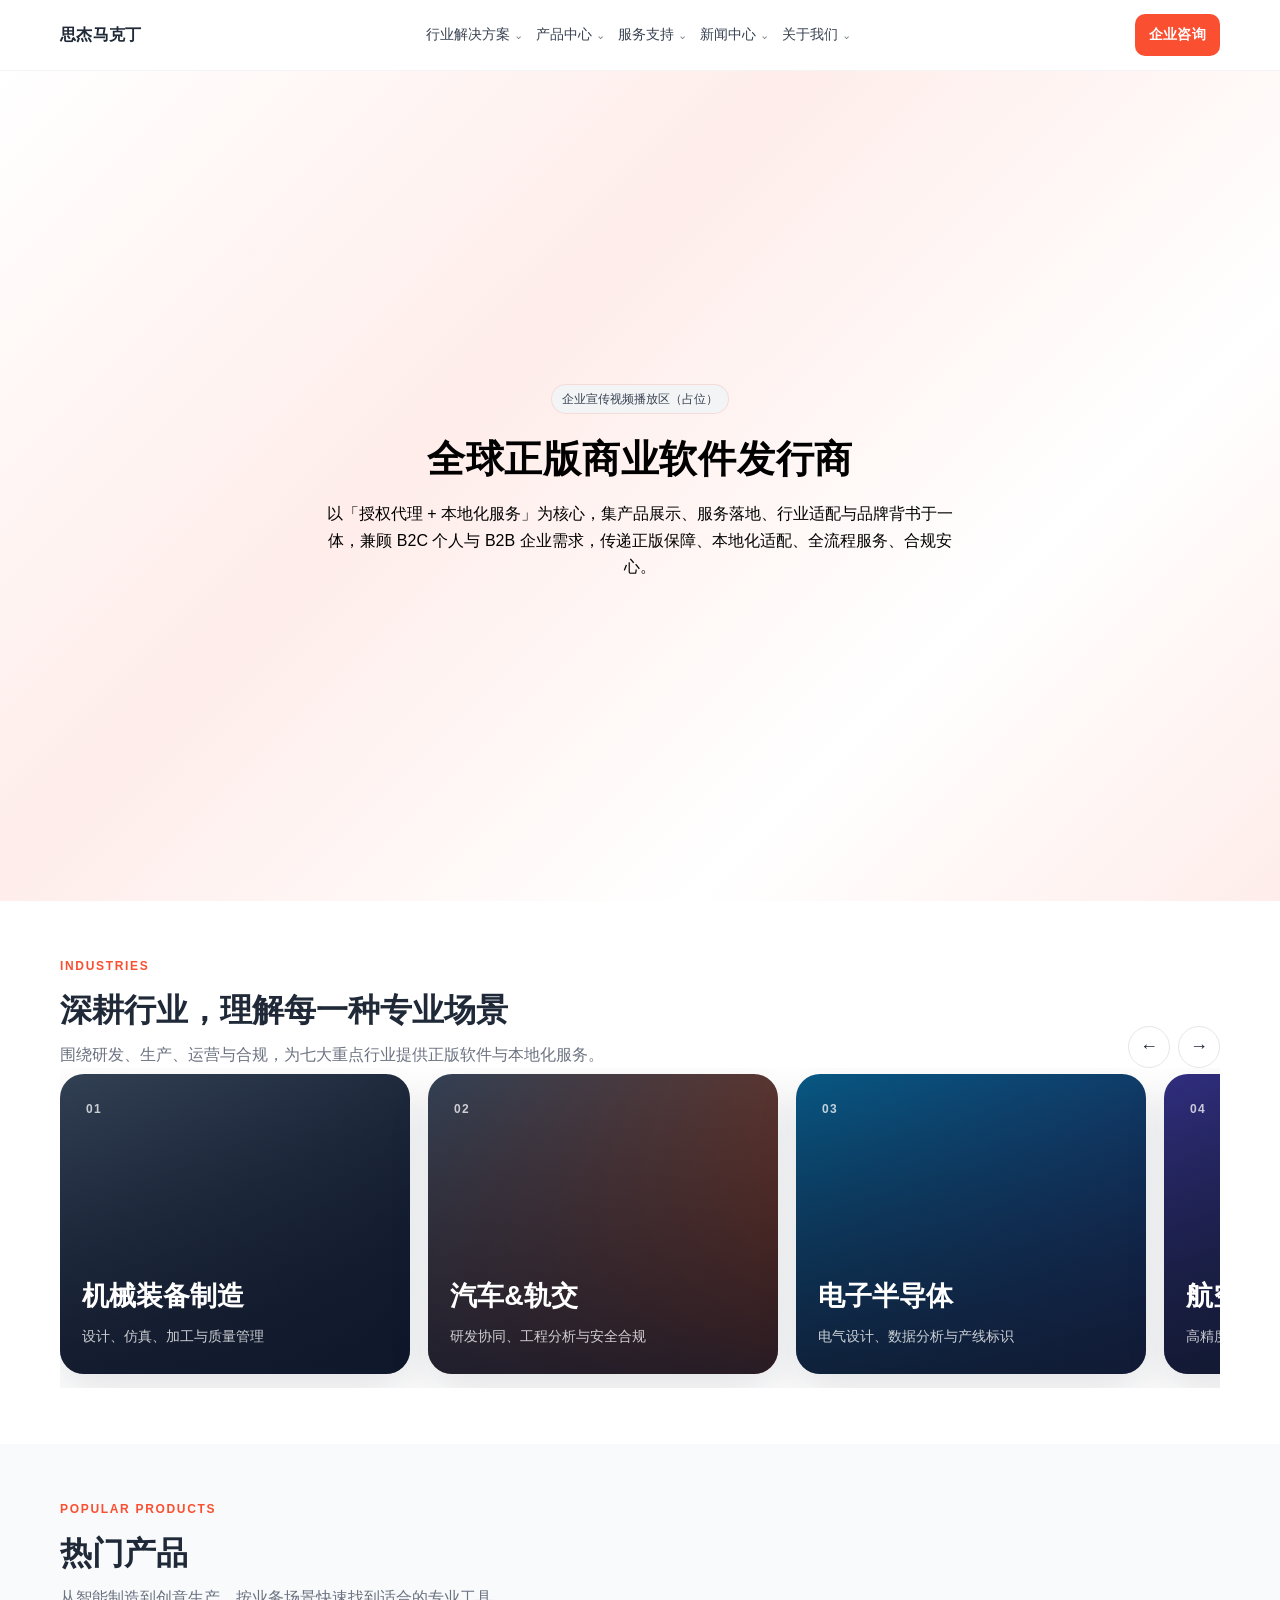
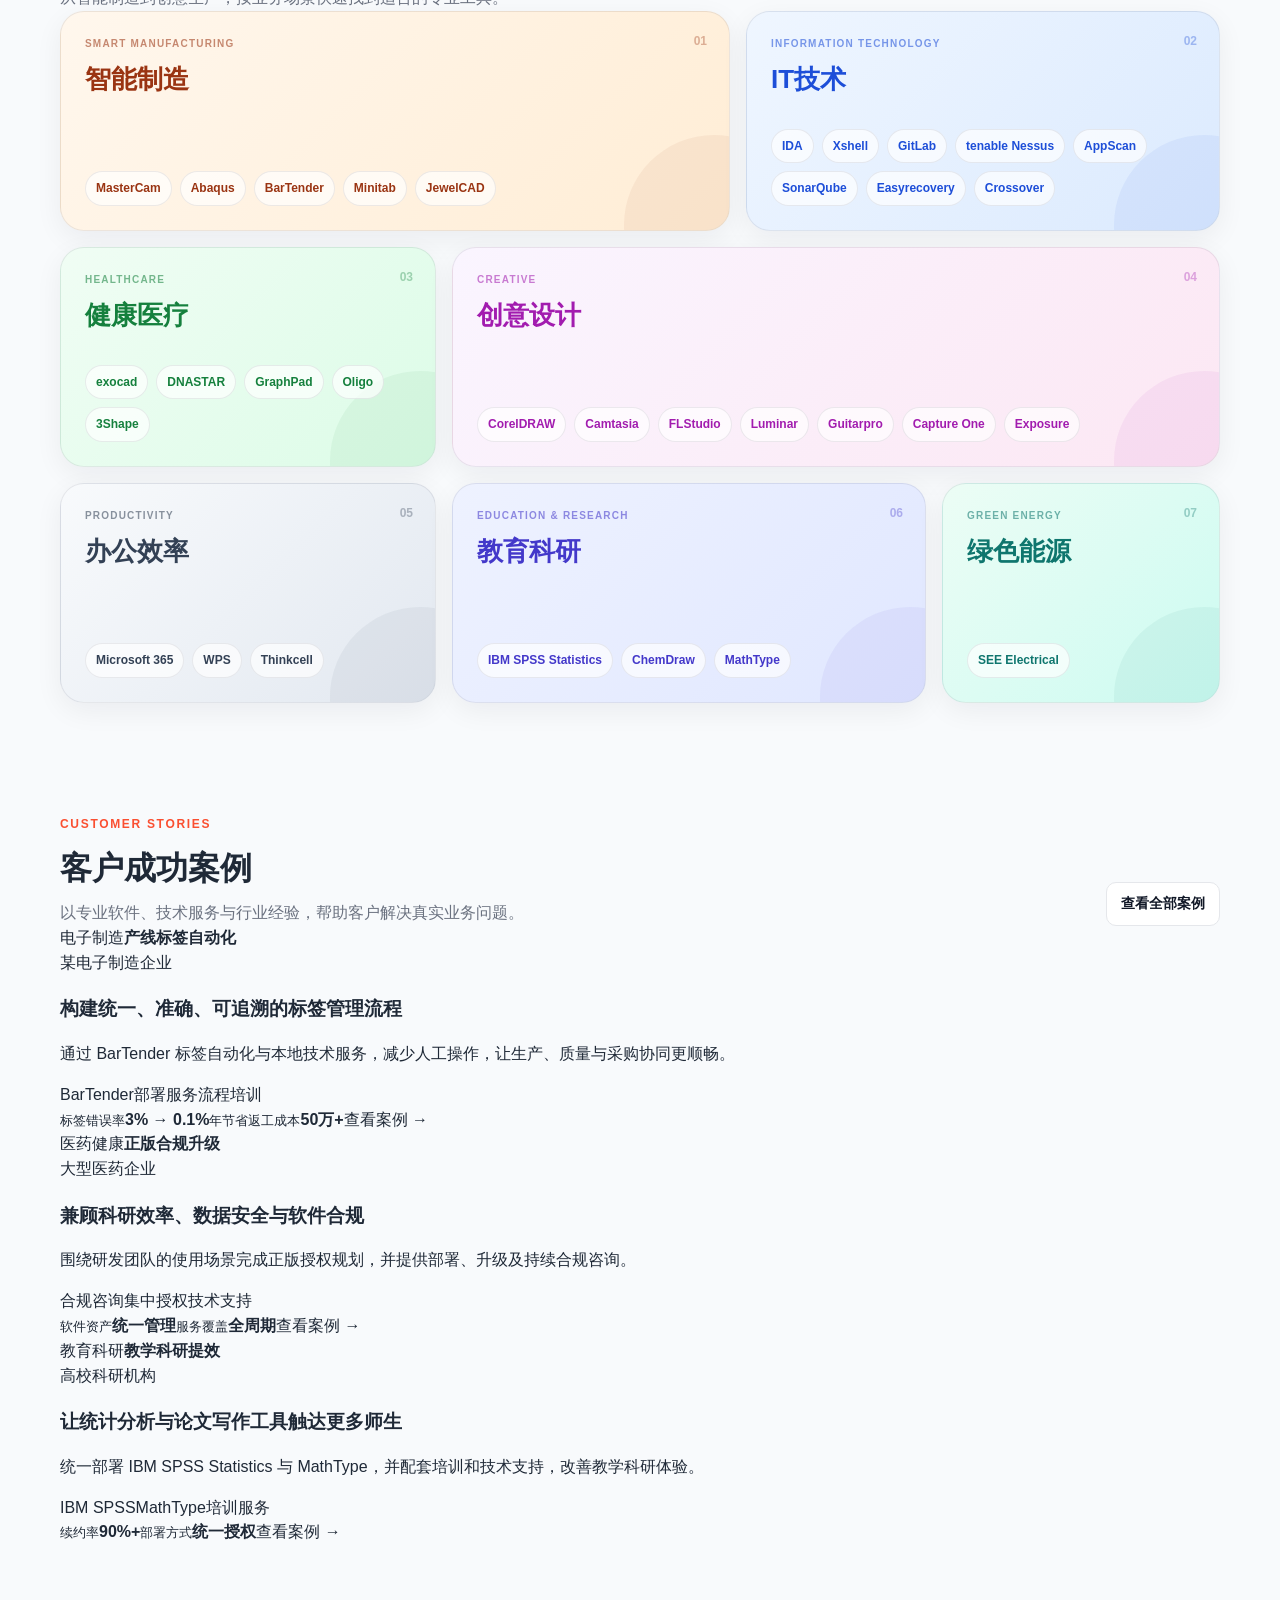
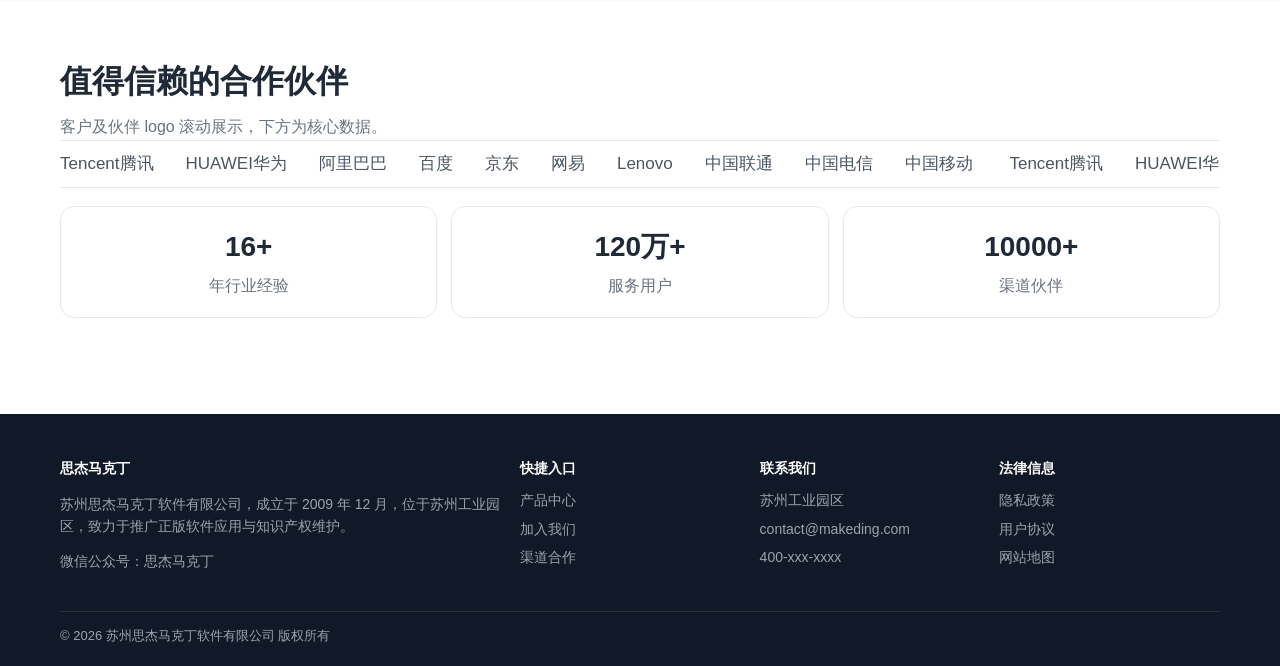
==== commit 577ca351: "调整首页热门产品与客户案例布局" ====
--- a/v3/index.html
+++ b/v3/index.html
@@ -151,30 +151,32 @@
 
 
     <!-- 客户成功案例 -->
-    <section class="section soft">
-      <div class="container">
-        <div class="head">
-          <h2>客户成功案例</h2>
-          <p>不同行业标杆摘要；完整案例与行业对比见「解决方案」页。</p>
-        </div>
-        <div class="card case-card">
-          <div class="case-visual">电子制造</div>
+    <section class="section soft success-section">
+      <div class="container">
+        <div class="head head-row">
           <div>
-            <span class="pill">某电子制造企业</span>
-            <p><strong>成果：</strong>标签错误率从 3% 降至 0.1%，年节省返工成本超 50 万元。</p>
-            <blockquote>「正版保障 + 本地化服务让产线与采购都更省心。」</blockquote>
-            <a class="btn ghost" href="./solutions.html#cases">查看更多行业案例</a>
-          </div>
-        </div>
-        <div class="grid-2" style="margin-top:14px;">
-          <div class="card item">
-            <h4>大型药企（脱敏）</h4>
-            <p>合规采购与数据安全诉求；正版授权 + 合规咨询降低风险。</p>
-          </div>
-          <div class="card item">
-            <h4>高校科研</h4>
-            <p>IBM SPSS、MathType 等统一部署；教学科研效率提升，续约率超 90%。</p>
-          </div>
+            <span class="eyebrow">CUSTOMER STORIES</span>
+            <h2>客户成功案例</h2>
+            <p>以专业软件、技术服务与行业经验，帮助客户解决真实业务问题。</p>
+          </div>
+          <a class="btn ghost" href="./solutions.html#cases">查看全部案例</a>
+        </div>
+        <div class="success-list">
+          <article class="success-card">
+            <div class="success-visual success-visual-mfg"><span>电子制造</span><strong>产线标签自动化</strong></div>
+            <div class="success-copy"><span class="success-client">某电子制造企业</span><h3>构建统一、准确、可追溯的标签管理流程</h3><p>通过 BarTender 标签自动化与本地技术服务，减少人工操作，让生产、质量与采购协同更顺畅。</p><div class="success-products"><span>BarTender</span><span>部署服务</span><span>流程培训</span></div></div>
+            <div class="success-result"><small>标签错误率</small><strong>3% → 0.1%</strong><small>年节省返工成本</small><strong>50万+</strong><a href="./solutions.html#cases">查看案例 →</a></div>
+          </article>
+          <article class="success-card">
+            <div class="success-visual success-visual-med"><span>医药健康</span><strong>正版合规升级</strong></div>
+            <div class="success-copy"><span class="success-client">大型医药企业</span><h3>兼顾科研效率、数据安全与软件合规</h3><p>围绕研发团队的使用场景完成正版授权规划，并提供部署、升级及持续合规咨询。</p><div class="success-products"><span>合规咨询</span><span>集中授权</span><span>技术支持</span></div></div>
+            <div class="success-result"><small>软件资产</small><strong>统一管理</strong><small>服务覆盖</small><strong>全周期</strong><a href="./solutions.html#industry-life">查看案例 →</a></div>
+          </article>
+          <article class="success-card">
+            <div class="success-visual success-visual-edu"><span>教育科研</span><strong>教学科研提效</strong></div>
+            <div class="success-copy"><span class="success-client">高校科研机构</span><h3>让统计分析与论文写作工具触达更多师生</h3><p>统一部署 IBM SPSS Statistics 与 MathType，并配套培训和技术支持，改善教学科研体验。</p><div class="success-products"><span>IBM SPSS</span><span>MathType</span><span>培训服务</span></div></div>
+            <div class="success-result"><small>续约率</small><strong>90%+</strong><small>部署方式</small><strong>统一授权</strong><a href="./solutions.html#industry-rd">查看案例 →</a></div>
+          </article>
         </div>
       </div>
     </section>
--- a/v3/prototype.css
+++ b/v3/prototype.css
@@ -508,3 +508,92 @@
   .bento-card,.bento-manufacturing,.bento-it,.bento-health,.bento-creative,.bento-office,.bento-research,.bento-energy { grid-column:1; }
   .industry-card { min-height:260px; }
 }
+
+
+/* v3 navigation mega menus */
+.site-header { overflow:visible; }
+.nav { position:static; }
+.aws-nav { align-self:stretch; }
+.nav-menu { display:flex; align-items:center; height:100%; }
+.nav-label { display:flex; align-items:center; gap:5px; height:100%; padding:0 8px; }
+.nav-label span { font-size:13px; transition:transform .2s ease; }
+.nav-menu:hover .nav-label span,.nav-menu:focus-within .nav-label span { transform:rotate(180deg); }
+.nav-dropdown { position:absolute; z-index:80; top:100%; left:0; width:100%; padding:0; background:#fff; border-top:1px solid var(--line); box-shadow:0 22px 55px rgba(15,23,42,.16); opacity:0; visibility:hidden; transform:translateY(-8px); transition:.18s ease; }
+.nav-menu:hover .nav-dropdown,.nav-menu:focus-within .nav-dropdown { opacity:1; visibility:visible; transform:translateY(0); }
+.dropdown-layout { display:grid; grid-template-columns:1.05fr 1fr 1fr .9fr; gap:34px; padding-top:32px; padding-bottom:34px; }
+.dropdown-intro { padding-right:26px; border-right:1px solid var(--line); }
+.dropdown-intro > span { color:var(--brand); font-size:11px; font-weight:800; letter-spacing:.14em; }
+.dropdown-intro h3 { margin:9px 0 10px; font-size:27px; }
+.dropdown-intro p { margin:0 0 18px; color:var(--muted); line-height:1.65; font-size:14px; }
+.dropdown-intro a,.dropdown-feature em { color:var(--brand); font-style:normal; font-weight:750; font-size:13px; }
+.dropdown-links { display:flex; flex-direction:column; gap:3px; }
+.dropdown-links h4 { margin:0 0 9px; font-size:13px; color:var(--muted); }
+.dropdown-links a { display:flex; flex-direction:column; gap:3px; padding:8px 10px; border-radius:9px; color:var(--ink); text-decoration:none; }
+.dropdown-links a:hover { background:#fff4f0; color:var(--brand); }
+.dropdown-links b { font-size:14px; }
+.dropdown-links small { color:var(--muted); font-size:12px; }
+.dropdown-feature { display:flex; flex-direction:column; justify-content:flex-end; min-height:210px; padding:22px; border-radius:16px; color:#fff; text-decoration:none; background:linear-gradient(145deg,#fa4f31,#b91c1c); overflow:hidden; }
+.dropdown-feature span { font-size:11px; font-weight:800; letter-spacing:.12em; opacity:.75; }
+.dropdown-feature strong { margin-top:10px; font-size:20px; line-height:1.3; }
+.dropdown-feature p { margin:8px 0 18px; color:rgba(255,255,255,.75); font-size:13px; line-height:1.5; }
+.dropdown-feature em { color:#fff; }
+.product-feature { background:linear-gradient(145deg,#1d4ed8,#172554); }
+.support-feature { background:linear-gradient(145deg,#047857,#064e3b); }
+.news-feature { background:linear-gradient(145deg,#7c3aed,#312e81); }
+.about-feature { background:linear-gradient(145deg,#334155,#0f172a); }
+
+/* Newsroom */
+.news-hero { padding:112px 0 72px; background:#f8fafc; border-bottom:1px solid var(--line); }
+.news-hero h1 { margin:0 0 18px; font-size:clamp(48px,7vw,88px); letter-spacing:-.055em; line-height:.94; }
+.news-hero p { max-width:700px; margin:0; color:var(--muted); font-size:18px; line-height:1.7; }
+.news-toolbar { position:sticky; z-index:30; top:64px; background:rgba(255,255,255,.94); backdrop-filter:blur(14px); border-bottom:1px solid var(--line); }
+.news-toolbar-inner { display:flex; align-items:center; justify-content:space-between; gap:20px; min-height:74px; }
+.news-tabs { display:flex; gap:24px; overflow-x:auto; }
+.news-tabs button { padding:25px 0 22px; border:0; border-bottom:3px solid transparent; background:none; color:var(--muted); white-space:nowrap; cursor:pointer; font-weight:700; }
+.news-tabs button.active,.news-tabs button:hover { color:var(--ink); border-color:var(--brand); }
+.news-search { display:flex; align-items:center; gap:8px; width:240px; padding:10px 13px; border:1px solid var(--line); border-radius:999px; background:#fff; }
+.news-search input { width:100%; border:0; outline:0; background:transparent; }
+.news-featured { display:grid; grid-template-columns:1.35fr 1fr; min-height:460px; margin-bottom:60px; background:#0f172a; color:#fff; }
+.news-image { min-height:240px; background:linear-gradient(135deg,#ffedd5,#fb923c); }
+.news-image-main { display:flex; align-items:flex-end; min-height:460px; padding:28px; background:linear-gradient(135deg,#172554,#2563eb 52%,#fb923c); }
+.news-image-main span { font-size:11px; letter-spacing:.14em; font-weight:800; opacity:.76; }
+.news-featured-copy { display:flex; flex-direction:column; justify-content:center; padding:48px; }
+.news-featured-copy time,.news-card time { margin-top:10px; color:#94a3b8; font-size:12px; }
+.news-featured-copy h2 { margin:18px 0 14px; font-size:clamp(27px,3vw,42px); line-height:1.18; }
+.news-featured-copy p { margin:0 0 24px; color:#cbd5e1; line-height:1.75; }
+.news-featured-copy a { color:#fff; font-weight:750; }
+.news-tag { display:inline-flex; align-self:flex-start; padding:6px 9px; border-radius:999px; background:#fff0eb; color:var(--brand); font-size:11px; font-weight:800; }
+.news-grid { display:grid; grid-template-columns:repeat(3,1fr); gap:42px 22px; }
+.news-card { border-bottom:1px solid var(--line); }
+.news-card[hidden] { display:none; }
+.news-card-copy { padding:20px 2px 26px; }
+.news-card-copy h3 { margin:15px 0 10px; font-size:21px; line-height:1.38; }
+.news-card-copy p { margin:0 0 18px; color:var(--muted); font-size:14px; line-height:1.7; }
+.news-card-copy a { color:var(--ink); font-weight:750; font-size:13px; }
+.news-image-1 { background:linear-gradient(135deg,#dbeafe,#2563eb); }
+.news-image-2 { background:linear-gradient(135deg,#dcfce7,#16a34a); }
+.news-image-3 { background:linear-gradient(135deg,#fce7f3,#c026d3); }
+.news-image-4 { background:linear-gradient(135deg,#e2e8f0,#475569); }
+.news-image-5 { background:linear-gradient(135deg,#ffedd5,#ea580c); }
+.news-image-6 { background:linear-gradient(135deg,#ede9fe,#7c3aed); }
+.news-load { display:flex; justify-content:center; padding-top:48px; }
+
+@media(max-width:1000px){
+  .nav-cta { display:none; }
+  .dropdown-layout { grid-template-columns:1fr 1fr 1fr; }
+  .dropdown-feature { display:none; }
+}
+@media(max-width:780px){
+  .site-header .nav { overflow-x:auto; }
+  .aws-nav { min-width:max-content; }
+  .nav-dropdown { display:none; }
+  .news-hero { padding:72px 0 48px; }
+  .news-toolbar-inner { align-items:stretch; flex-direction:column; padding:12px 0; }
+  .news-tabs button { padding:12px 0 10px; }
+  .news-search { width:100%; }
+  .news-featured { grid-template-columns:1fr; }
+  .news-image-main { min-height:280px; }
+  .news-featured-copy { padding:28px; }
+  .news-grid { grid-template-columns:1fr 1fr; }
+}
+@media(max-width:560px){ .news-grid { grid-template-columns:1fr; } }
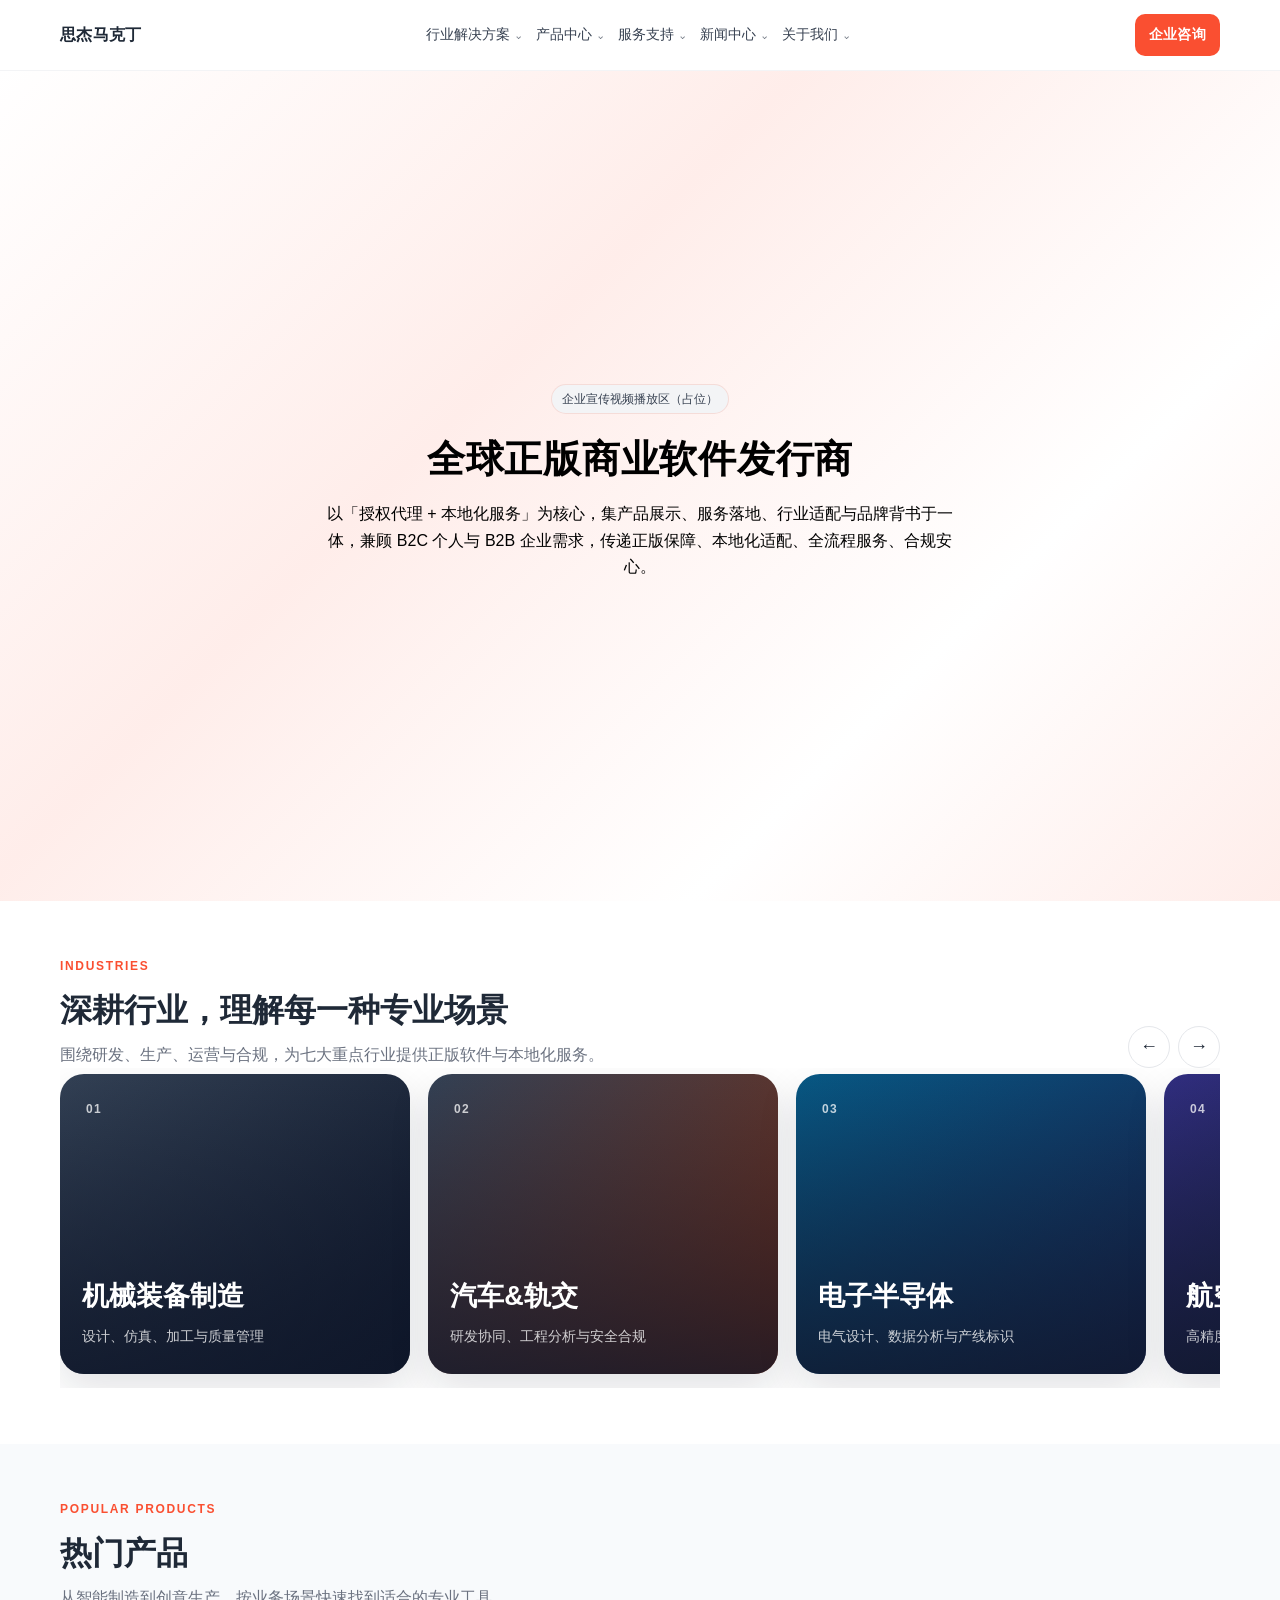
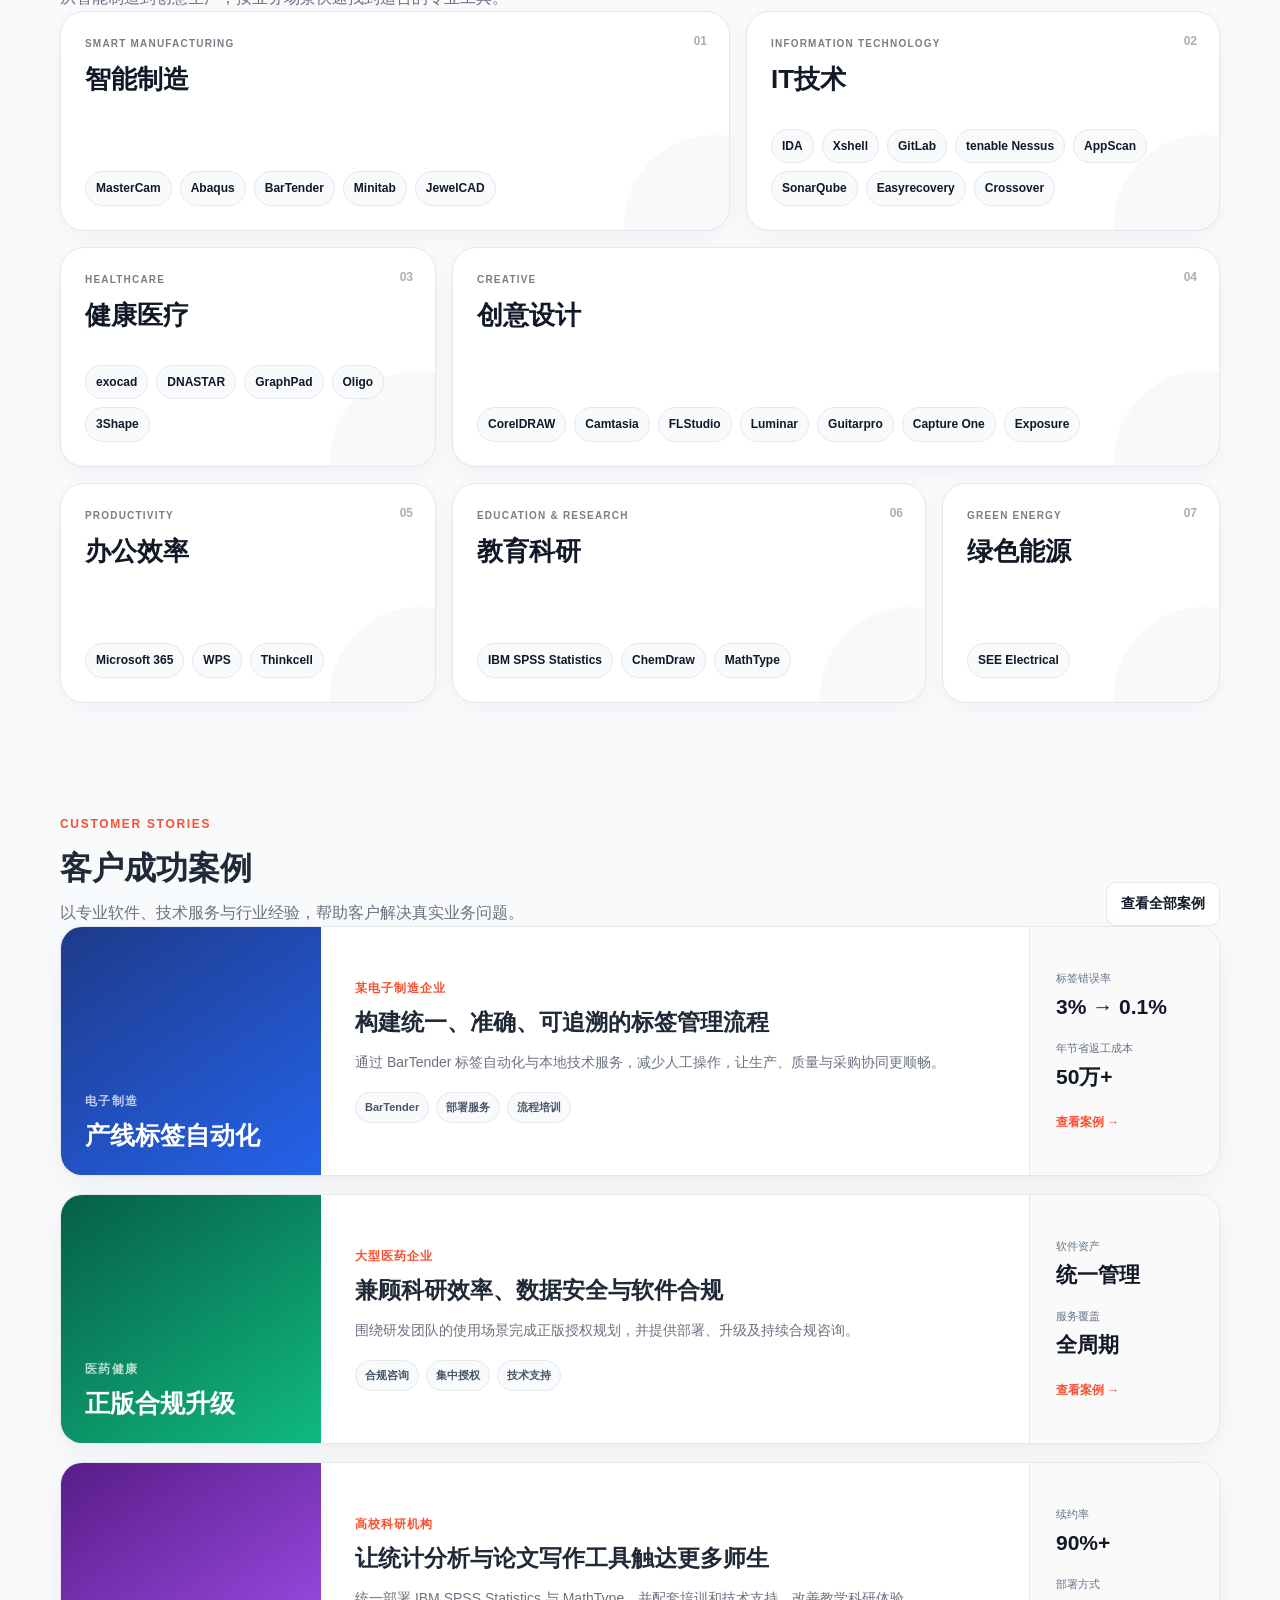
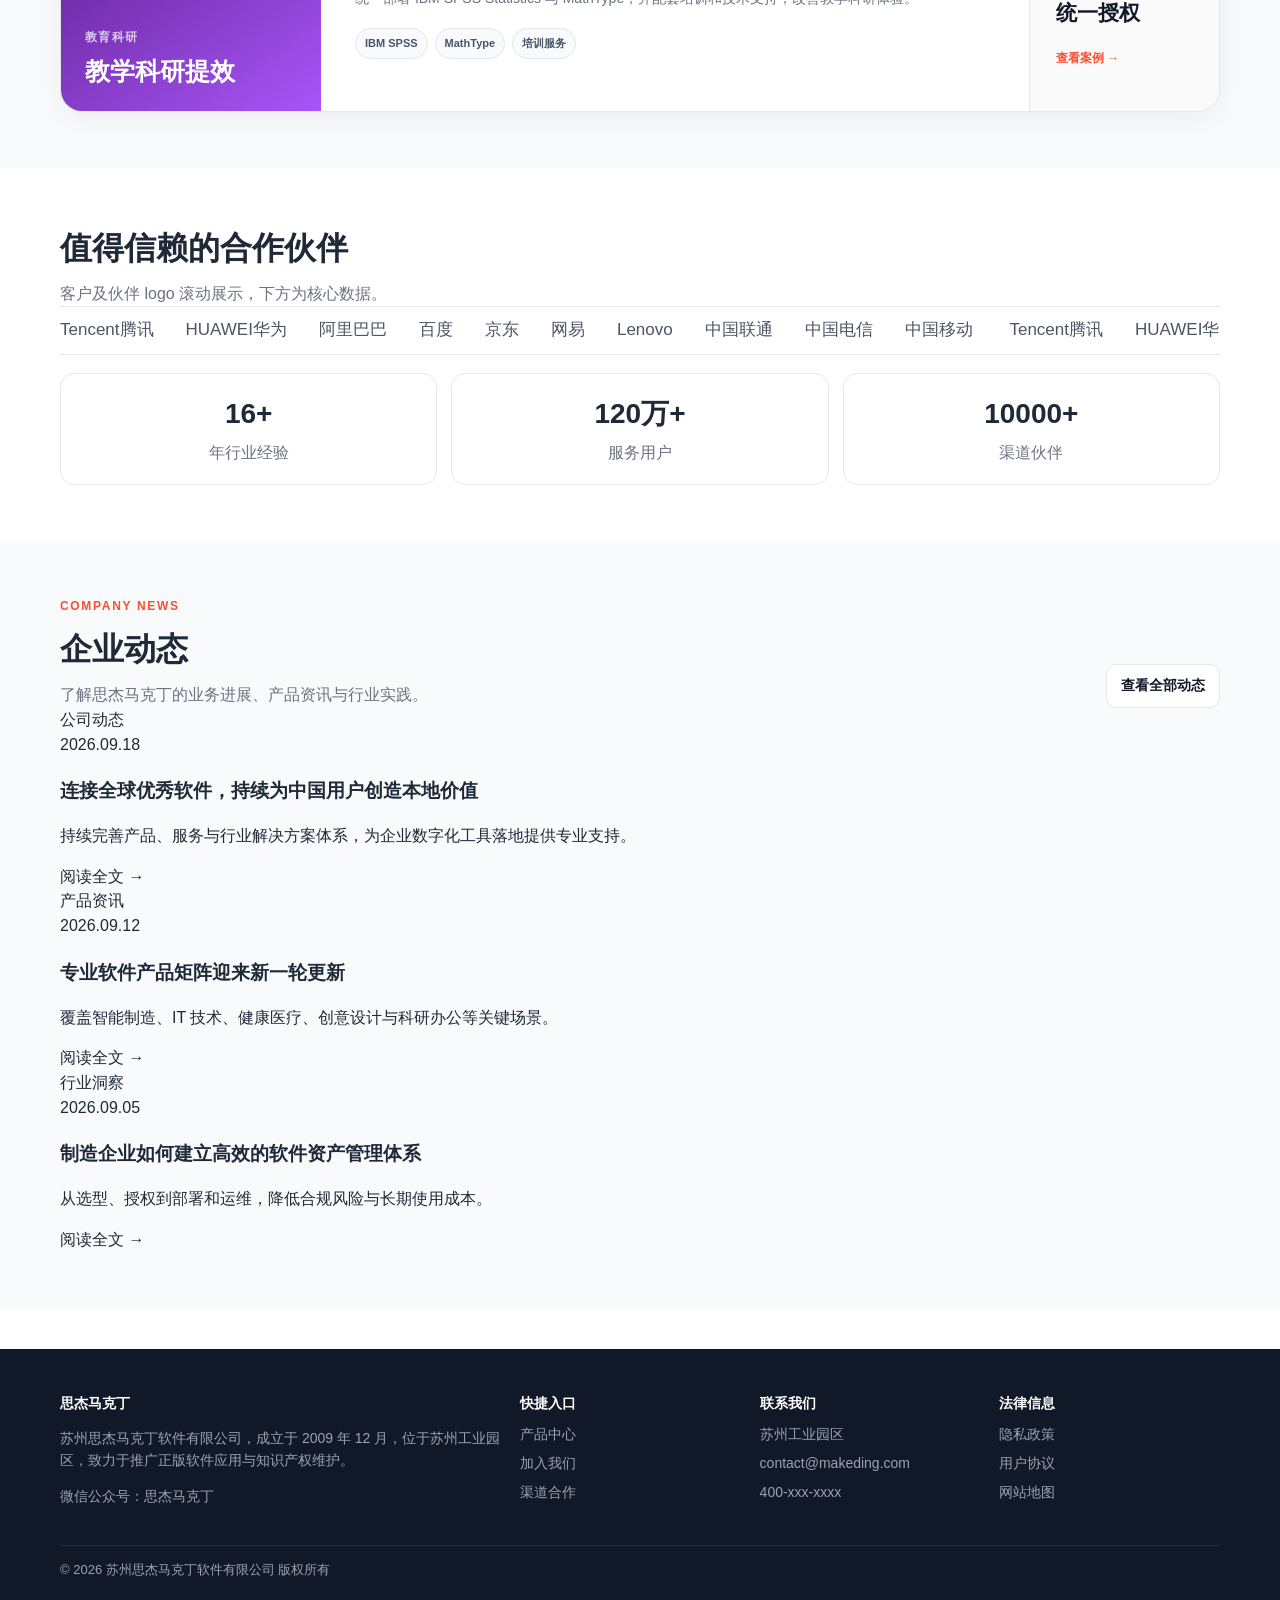
==== commit bd0223e3: "完善首页案例卡片并新增企业动态" ====
--- a/v3/index.html
+++ b/v3/index.html
@@ -5,7 +5,7 @@
   <meta name="viewport" content="width=device-width, initial-scale=1.0">
   <title>首页 - 思杰马克丁 | 全球正版商业软件发行商</title>
   <meta name="description" content="思杰马克丁：正版保障、本地化适配、全流程服务、合规安心。授权代理+本地化服务，服务个人与企业用户。">
-  <link rel="stylesheet" href="./prototype.css">
+  <link rel="stylesheet" href="./prototype.css?v=20260918-2">
 </head>
 <body>
   <header class="site-header">
@@ -198,6 +198,33 @@
           <div class="card stat"><strong>16+</strong><p class="muted" style="margin:6px 0 0;">年行业经验</p></div>
           <div class="card stat"><strong>120万+</strong><p class="muted" style="margin:6px 0 0;">服务用户</p></div>
           <div class="card stat"><strong>10000+</strong><p class="muted" style="margin:6px 0 0;">渠道伙伴</p></div>
+        </div>
+      </div>
+    </section>
+
+    <section class="section soft company-news-section">
+      <div class="container">
+        <div class="head head-row">
+          <div>
+            <span class="eyebrow">COMPANY NEWS</span>
+            <h2>企业动态</h2>
+            <p>了解思杰马克丁的业务进展、产品资讯与行业实践。</p>
+          </div>
+          <a class="btn ghost" href="./news.html">查看全部动态</a>
+        </div>
+        <div class="company-news-grid">
+          <article class="company-news-card">
+            <a class="company-news-image company-news-image-1" href="./news.html#company"><span>公司动态</span></a>
+            <div class="company-news-copy"><time>2026.09.18</time><h3><a href="./news.html#company">连接全球优秀软件，持续为中国用户创造本地价值</a></h3><p>持续完善产品、服务与行业解决方案体系，为企业数字化工具落地提供专业支持。</p><a class="company-news-more" href="./news.html#company">阅读全文 →</a></div>
+          </article>
+          <article class="company-news-card">
+            <a class="company-news-image company-news-image-2" href="./news.html#product"><span>产品资讯</span></a>
+            <div class="company-news-copy"><time>2026.09.12</time><h3><a href="./news.html#product">专业软件产品矩阵迎来新一轮更新</a></h3><p>覆盖智能制造、IT 技术、健康医疗、创意设计与科研办公等关键场景。</p><a class="company-news-more" href="./news.html#product">阅读全文 →</a></div>
+          </article>
+          <article class="company-news-card">
+            <a class="company-news-image company-news-image-3" href="./news.html#insight"><span>行业洞察</span></a>
+            <div class="company-news-copy"><time>2026.09.05</time><h3><a href="./news.html#insight">制造企业如何建立高效的软件资产管理体系</a></h3><p>从选型、授权到部署和运维，降低合规风险与长期使用成本。</p><a class="company-news-more" href="./news.html#insight">阅读全文 →</a></div>
+          </article>
         </div>
       </div>
     </section>
--- a/v3/prototype.css
+++ b/v3/prototype.css
@@ -597,3 +597,60 @@
   .news-grid { grid-template-columns:1fr 1fr; }
 }
 @media(max-width:560px){ .news-grid { grid-template-columns:1fr; } }
+
+
+/* v3 home refinements: neutral Bento cards */
+.bento-card,
+.bento-manufacturing,
+.bento-it,
+.bento-health,
+.bento-creative,
+.bento-office,
+.bento-research,
+.bento-energy {
+  background:#fff;
+  color:#111827;
+  border:1px solid #e5e7eb;
+  box-shadow:0 6px 20px rgba(15,23,42,.04);
+}
+.bento-card:hover {
+  border-color:#cbd5e1;
+  box-shadow:0 16px 34px rgba(15,23,42,.09);
+}
+.bento-card::after { background:#94a3b8; opacity:.07; }
+.bento-card li { color:#111827; background:#f8fafc; border-color:#e5e7eb; }
+
+/* Horizontal customer story cards */
+.success-list { display:flex; flex-direction:column; gap:18px; }
+.success-card { display:grid; grid-template-columns:260px minmax(0,1fr) 190px; min-height:250px; border:1px solid #e5e7eb; border-radius:22px; overflow:hidden; background:#fff; box-shadow:0 8px 26px rgba(15,23,42,.05); transition:transform .25s ease,box-shadow .25s ease,border-color .25s ease; }
+.success-card:hover { transform:translateY(-3px); border-color:#cbd5e1; box-shadow:0 18px 38px rgba(15,23,42,.09); }
+.success-visual { display:flex; flex-direction:column; justify-content:flex-end; padding:24px; color:#fff; background:#1e293b; }
+.success-visual span { margin-bottom:9px; font-size:12px; font-weight:800; letter-spacing:.12em; opacity:.72; }
+.success-visual strong { max-width:180px; font-size:25px; line-height:1.24; }
+.success-visual-mfg { background:linear-gradient(145deg,#1e3a8a,#2563eb); }
+.success-visual-med { background:linear-gradient(145deg,#065f46,#10b981); }
+.success-visual-edu { background:linear-gradient(145deg,#581c87,#a855f7); }
+.success-copy { display:flex; flex-direction:column; justify-content:center; padding:30px 34px; }
+.success-client { color:var(--brand); font-size:12px; font-weight:800; letter-spacing:.08em; }
+.success-copy h3 { margin:10px 0 11px; font-size:23px; line-height:1.35; }
+.success-copy p { max-width:650px; margin:0; color:var(--muted); font-size:14px; line-height:1.75; }
+.success-products { display:flex; flex-wrap:wrap; gap:7px; margin-top:18px; }
+.success-products span { padding:6px 9px; border-radius:999px; background:#f8fafc; border:1px solid #e5e7eb; color:#475569; font-size:11px; font-weight:700; }
+.success-result { display:flex; flex-direction:column; justify-content:center; padding:26px; border-left:1px solid #e5e7eb; background:#fafafa; }
+.success-result small { color:#64748b; font-size:11px; }
+.success-result strong { margin:4px 0 16px; color:#111827; font-size:21px; }
+.success-result a { margin-top:4px; color:var(--brand); font-size:12px; font-weight:800; }
+
+@media(max-width:900px){
+  .success-card { grid-template-columns:210px 1fr; }
+  .success-result { grid-column:1 / -1; flex-direction:row; align-items:center; gap:14px; border-top:1px solid #e5e7eb; border-left:0; }
+  .success-result strong { margin:0 18px 0 0; }
+  .success-result a { margin:0 0 0 auto; }
+}
+@media(max-width:640px){
+  .success-card { grid-template-columns:1fr; }
+  .success-visual { min-height:190px; }
+  .success-copy { padding:24px; }
+  .success-result { grid-column:auto; flex-wrap:wrap; }
+  .success-result a { width:100%; margin-top:8px; }
+}
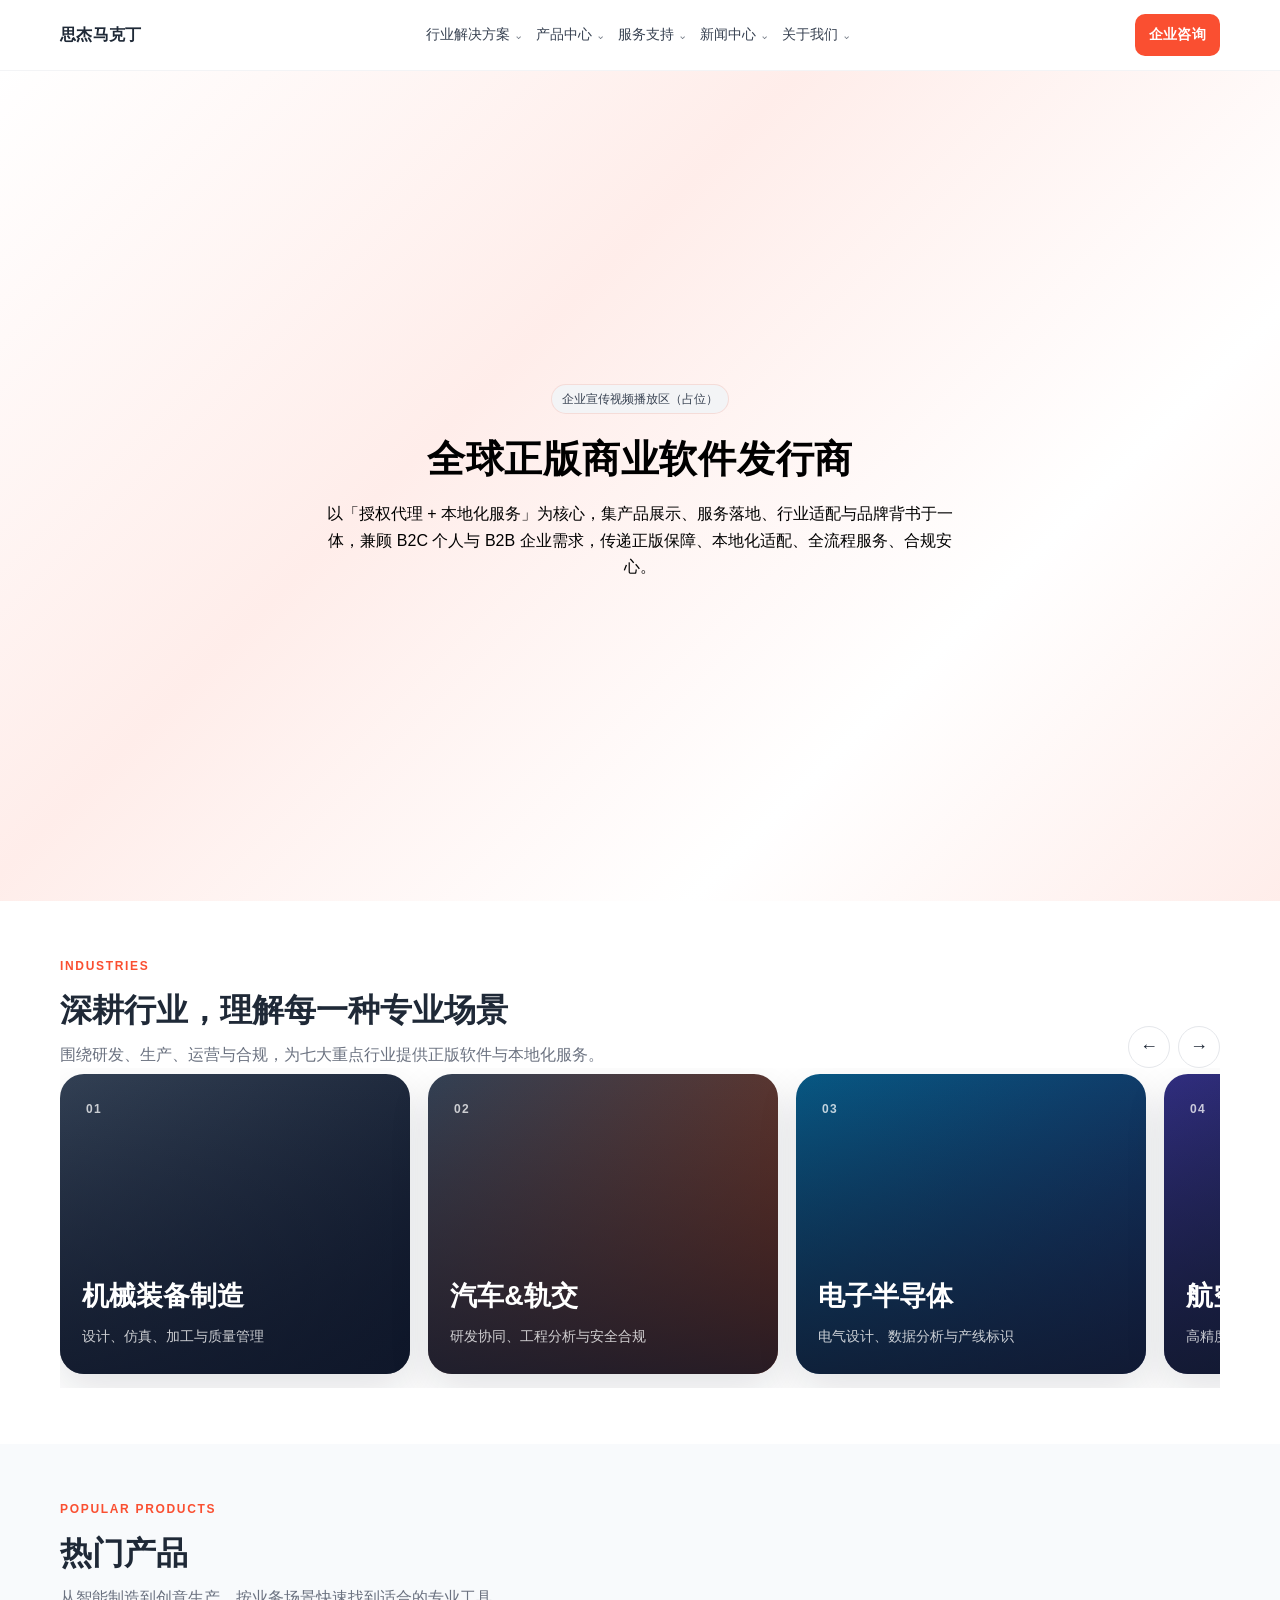
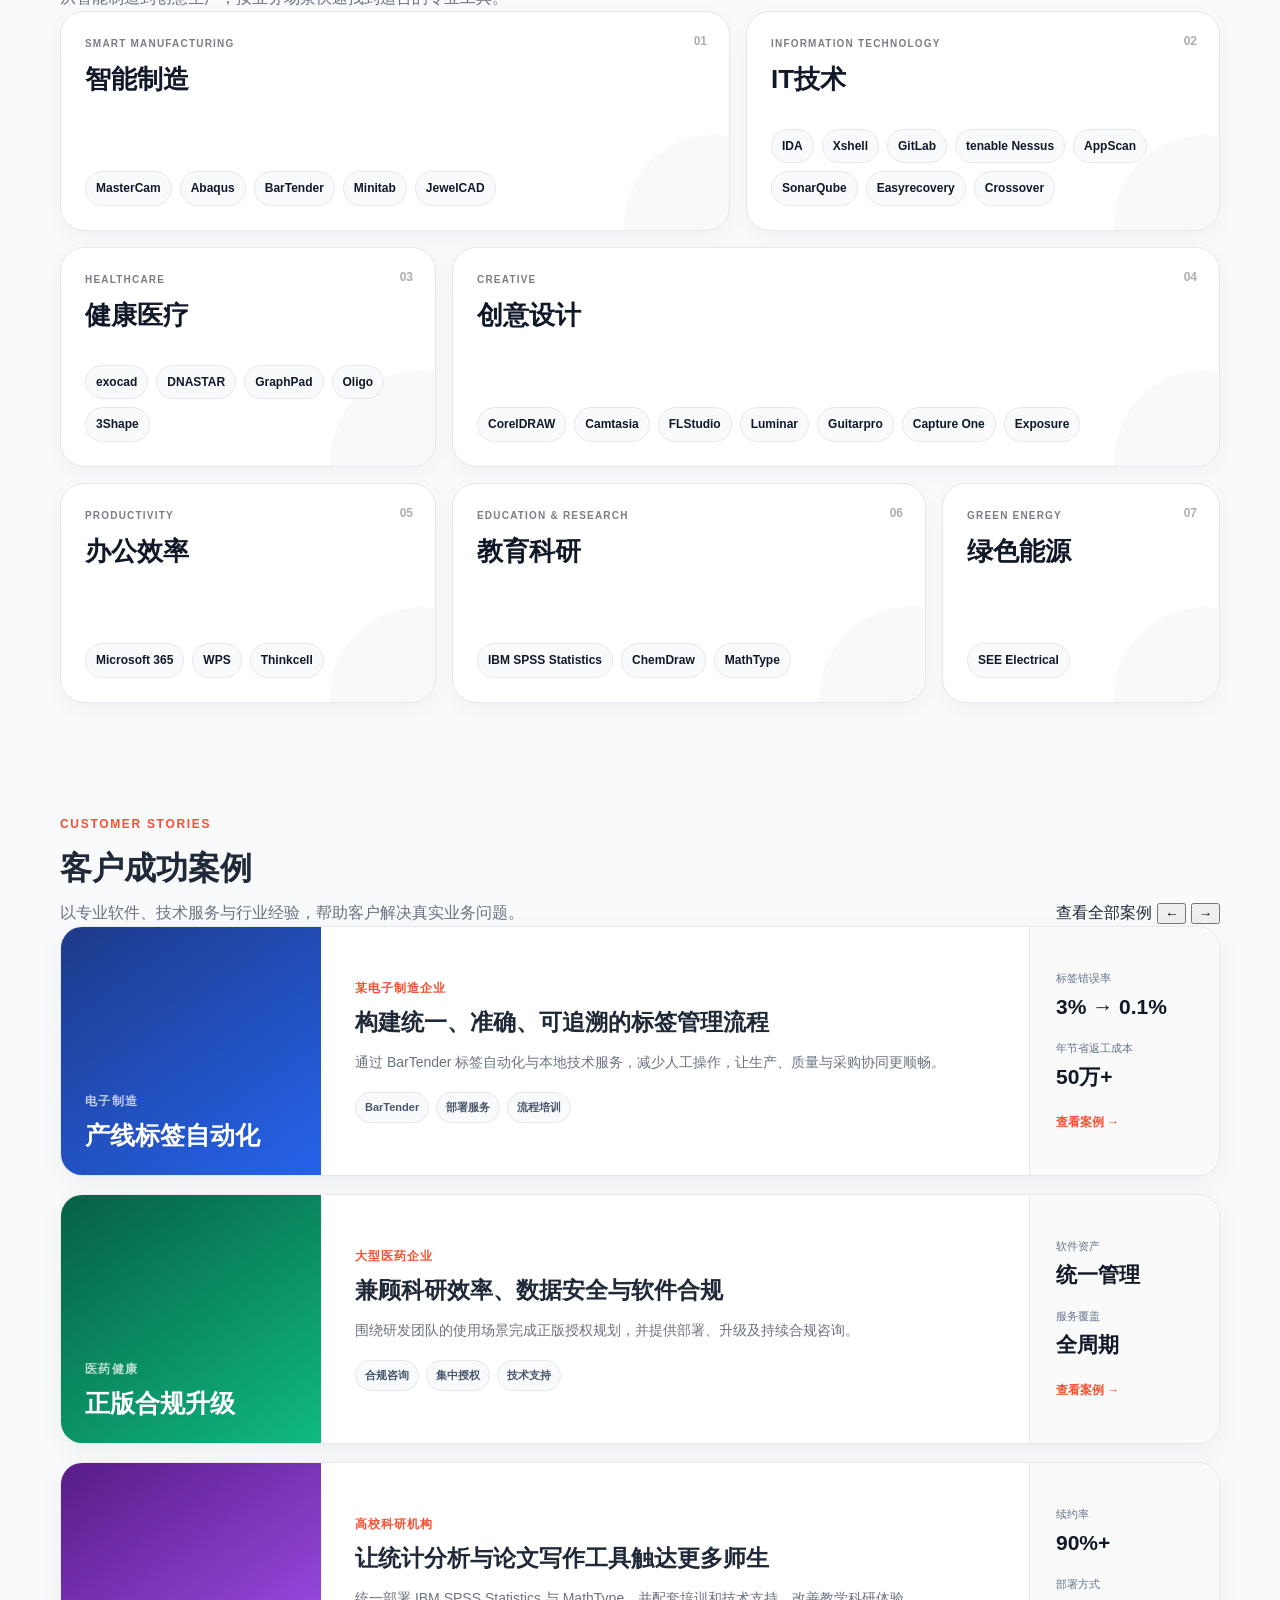
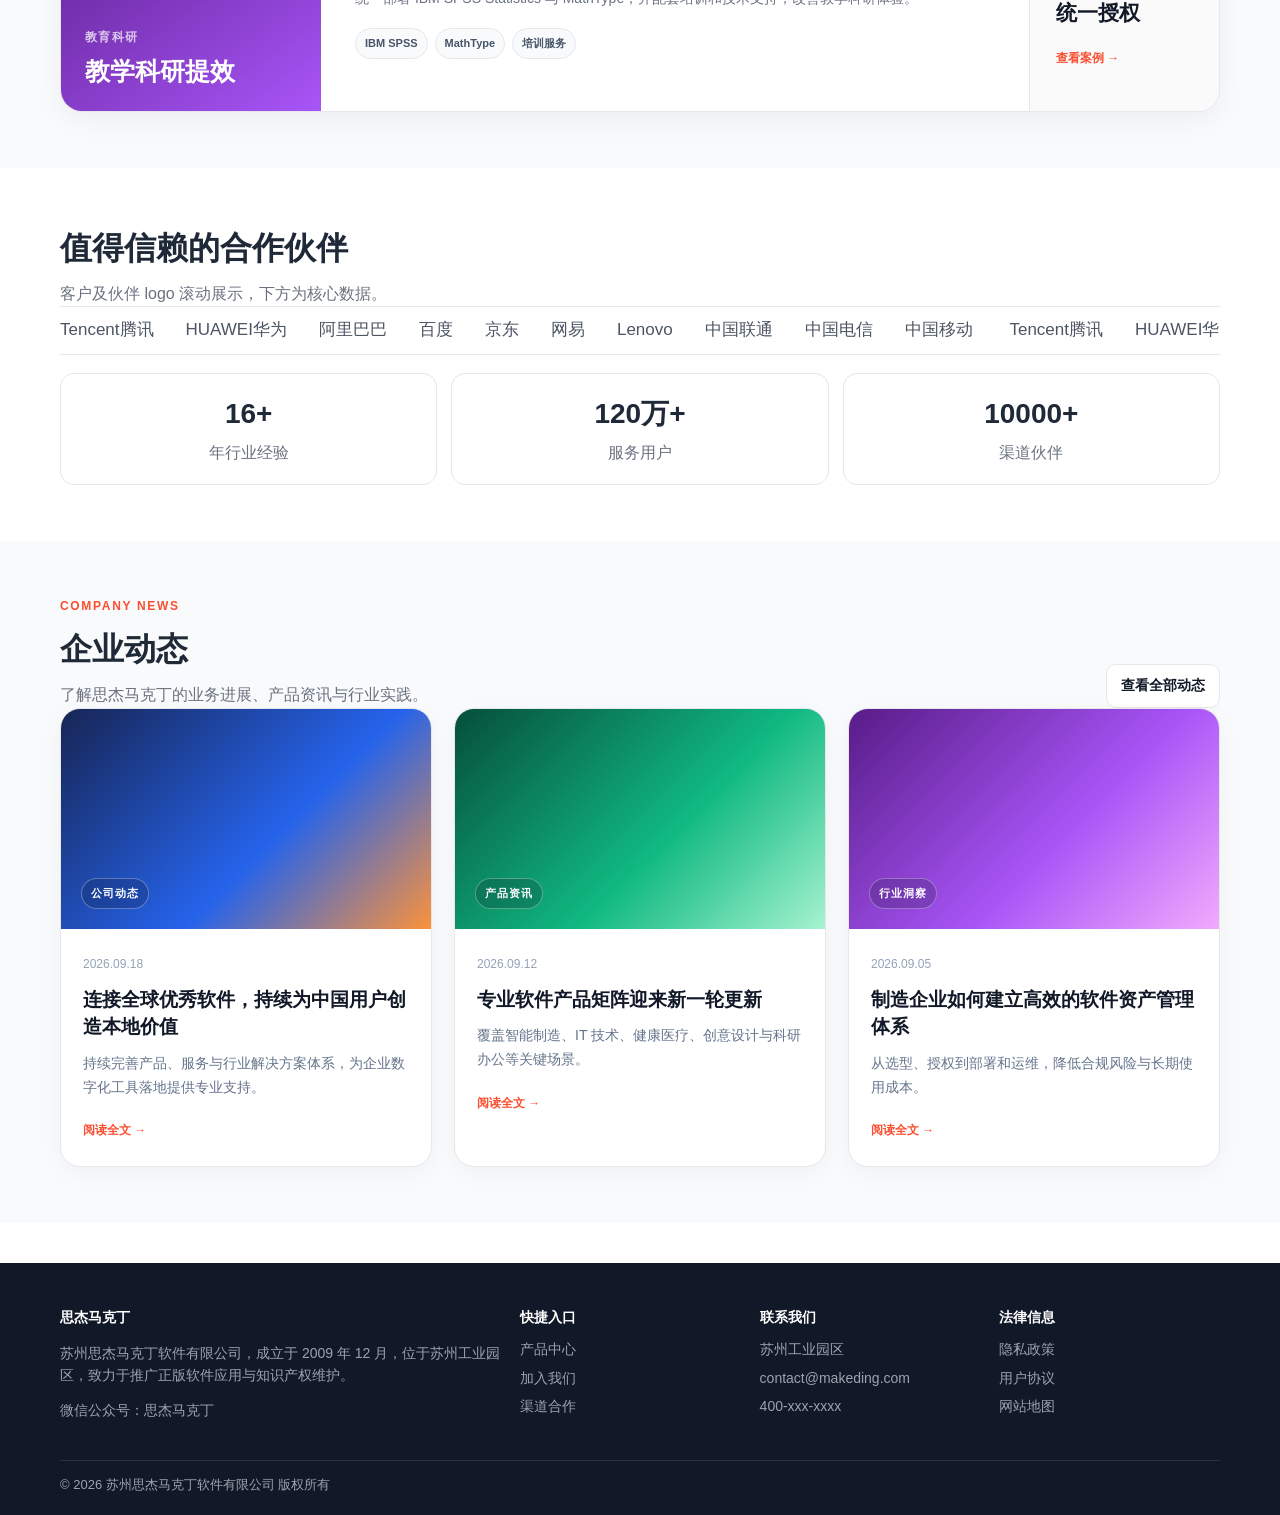
==== commit 85f47db3: "按参考图重构首页成功案例大卡片轮播" ====
--- a/v3/index.html
+++ b/v3/index.html
@@ -5,7 +5,7 @@
   <meta name="viewport" content="width=device-width, initial-scale=1.0">
   <title>首页 - 思杰马克丁 | 全球正版商业软件发行商</title>
   <meta name="description" content="思杰马克丁：正版保障、本地化适配、全流程服务、合规安心。授权代理+本地化服务，服务个人与企业用户。">
-  <link rel="stylesheet" href="./prototype.css?v=20260918-2">
+  <link rel="stylesheet" href="./prototype.css?v=20260918-3">
 </head>
 <body>
   <header class="site-header">
@@ -159,9 +159,13 @@
             <h2>客户成功案例</h2>
             <p>以专业软件、技术服务与行业经验，帮助客户解决真实业务问题。</p>
           </div>
-          <a class="btn ghost" href="./solutions.html#cases">查看全部案例</a>
-        </div>
-        <div class="success-list">
+          <div class="success-head-actions">
+            <a class="success-all-link" href="./solutions.html#cases">查看全部案例</a>
+            <button type="button" id="successPrev" aria-label="上一个案例">←</button>
+            <button type="button" id="successNext" aria-label="下一个案例">→</button>
+          </div>
+        </div>
+        <div class="success-list" id="successTrack">
           <article class="success-card">
             <div class="success-visual success-visual-mfg"><span>电子制造</span><strong>产线标签自动化</strong></div>
             <div class="success-copy"><span class="success-client">某电子制造企业</span><h3>构建统一、准确、可追溯的标签管理流程</h3><p>通过 BarTender 标签自动化与本地技术服务，减少人工操作，让生产、质量与采购协同更顺畅。</p><div class="success-products"><span>BarTender</span><span>部署服务</span><span>流程培训</span></div></div>
@@ -272,6 +276,10 @@
     const scrollIndustry = direction => industryTrack?.scrollBy({ left: direction * 360, behavior: "smooth" });
     document.getElementById("industryPrev")?.addEventListener("click", () => scrollIndustry(-1));
     document.getElementById("industryNext")?.addEventListener("click", () => scrollIndustry(1));
+    const successTrack = document.getElementById("successTrack");
+    const scrollSuccess = direction => successTrack?.scrollBy({ left: direction * Math.min(successTrack.clientWidth * .78, 980), behavior: "smooth" });
+    document.getElementById("successPrev")?.addEventListener("click", () => scrollSuccess(-1));
+    document.getElementById("successNext")?.addEventListener("click", () => scrollSuccess(1));
   </script>
 </body>
 </html>
--- a/v3/prototype.css
+++ b/v3/prototype.css
@@ -654,3 +654,24 @@
   .success-result { grid-column:auto; flex-wrap:wrap; }
   .success-result a { width:100%; margin-top:8px; }
 }
+
+
+/* Homepage company news */
+.company-news-grid { display:grid; grid-template-columns:repeat(3,minmax(0,1fr)); gap:22px; }
+.company-news-card { overflow:hidden; border:1px solid #e5e7eb; border-radius:20px; background:#fff; box-shadow:0 6px 22px rgba(15,23,42,.04); transition:transform .25s ease,box-shadow .25s ease,border-color .25s ease; }
+.company-news-card:hover { transform:translateY(-4px); border-color:#cbd5e1; box-shadow:0 16px 34px rgba(15,23,42,.09); }
+.company-news-image { display:flex; align-items:flex-end; min-height:220px; padding:20px; color:#fff; text-decoration:none; }
+.company-news-image span { padding:6px 9px; border:1px solid rgba(255,255,255,.3); border-radius:999px; background:rgba(15,23,42,.2); backdrop-filter:blur(8px); font-size:11px; font-weight:800; letter-spacing:.08em; }
+.company-news-image-1 { background:linear-gradient(135deg,#172554,#2563eb 58%,#fb923c); }
+.company-news-image-2 { background:linear-gradient(135deg,#064e3b,#10b981 58%,#a7f3d0); }
+.company-news-image-3 { background:linear-gradient(135deg,#581c87,#a855f7 58%,#f0abfc); }
+.company-news-copy { padding:22px 22px 24px; }
+.company-news-copy time { color:#94a3b8; font-size:12px; }
+.company-news-copy h3 { margin:10px 0 11px; font-size:19px; line-height:1.45; }
+.company-news-copy h3 a { color:#111827; text-decoration:none; }
+.company-news-copy h3 a:hover { color:var(--brand); }
+.company-news-copy p { margin:0 0 18px; color:#64748b; font-size:14px; line-height:1.7; }
+.company-news-more { color:var(--brand); font-size:12px; font-weight:800; text-decoration:none; }
+
+@media(max-width:820px){ .company-news-grid { grid-template-columns:1fr 1fr; } }
+@media(max-width:560px){ .company-news-grid { grid-template-columns:1fr; } }
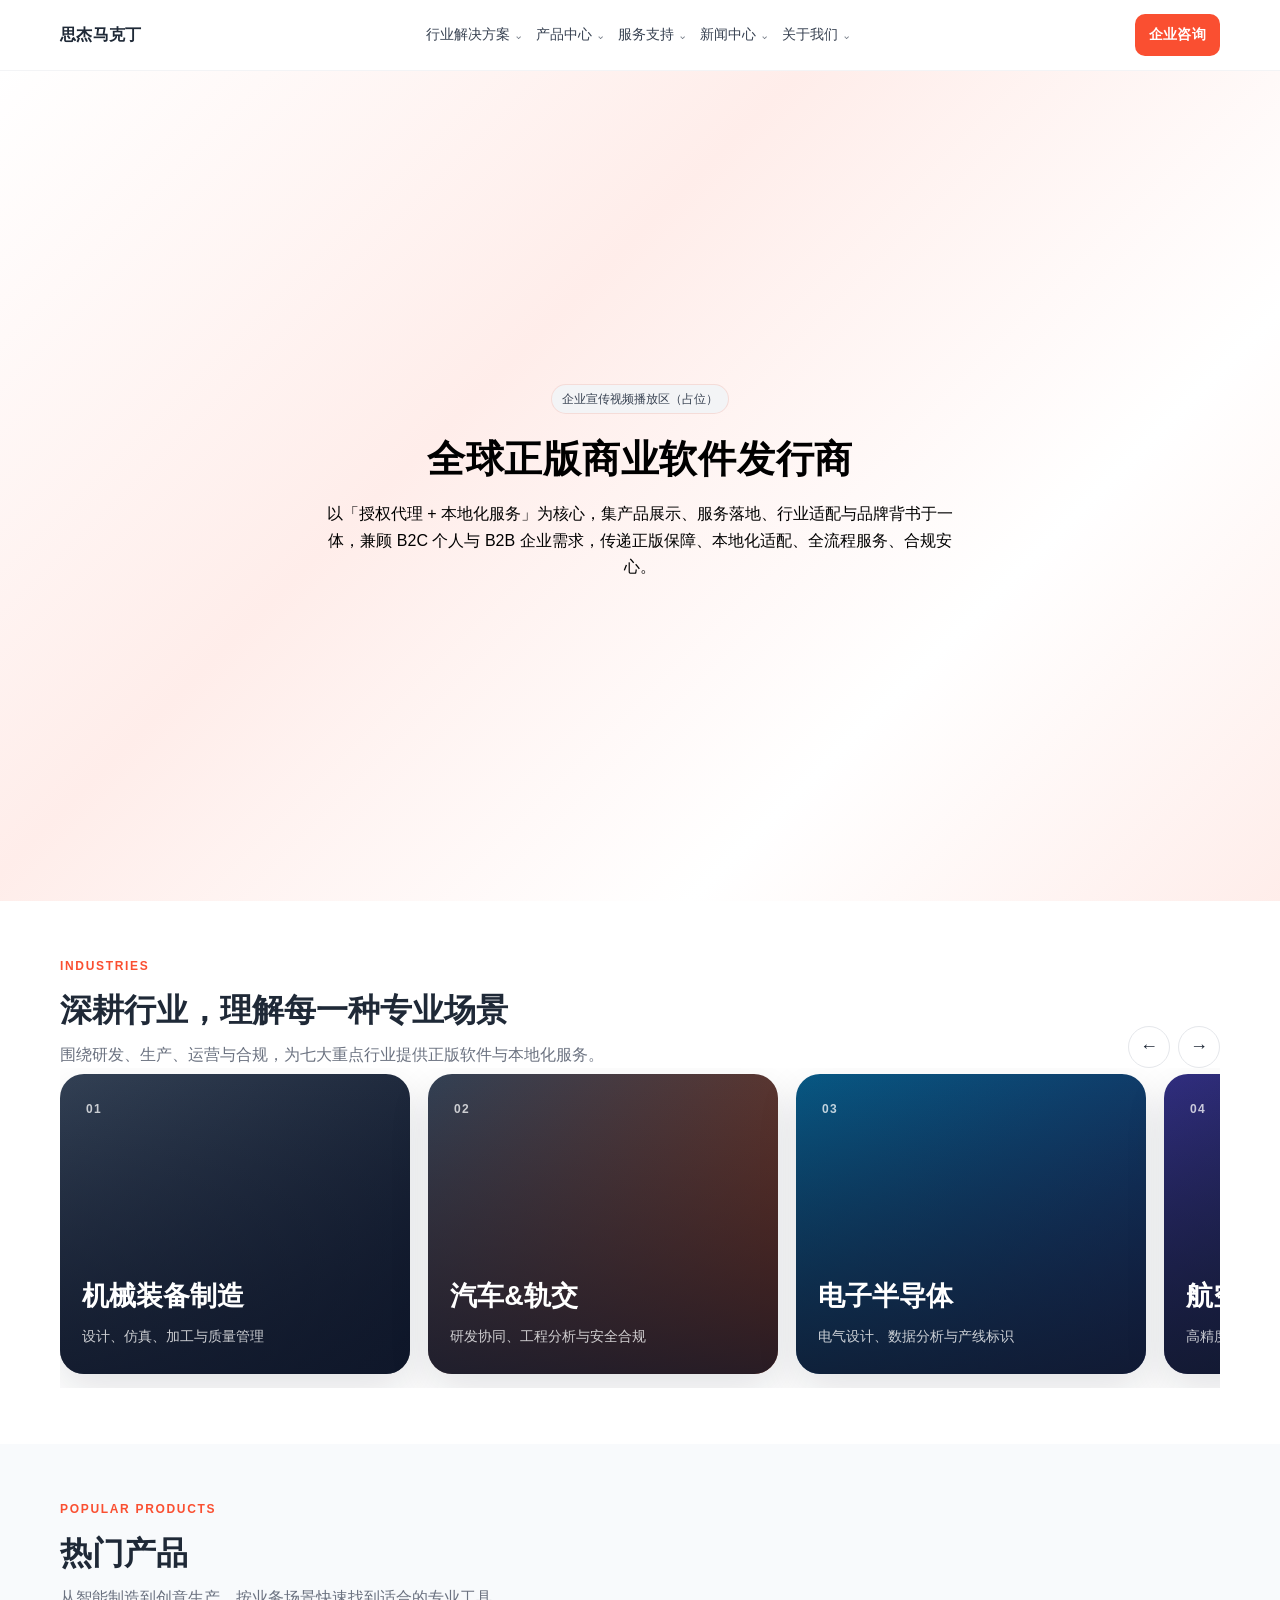
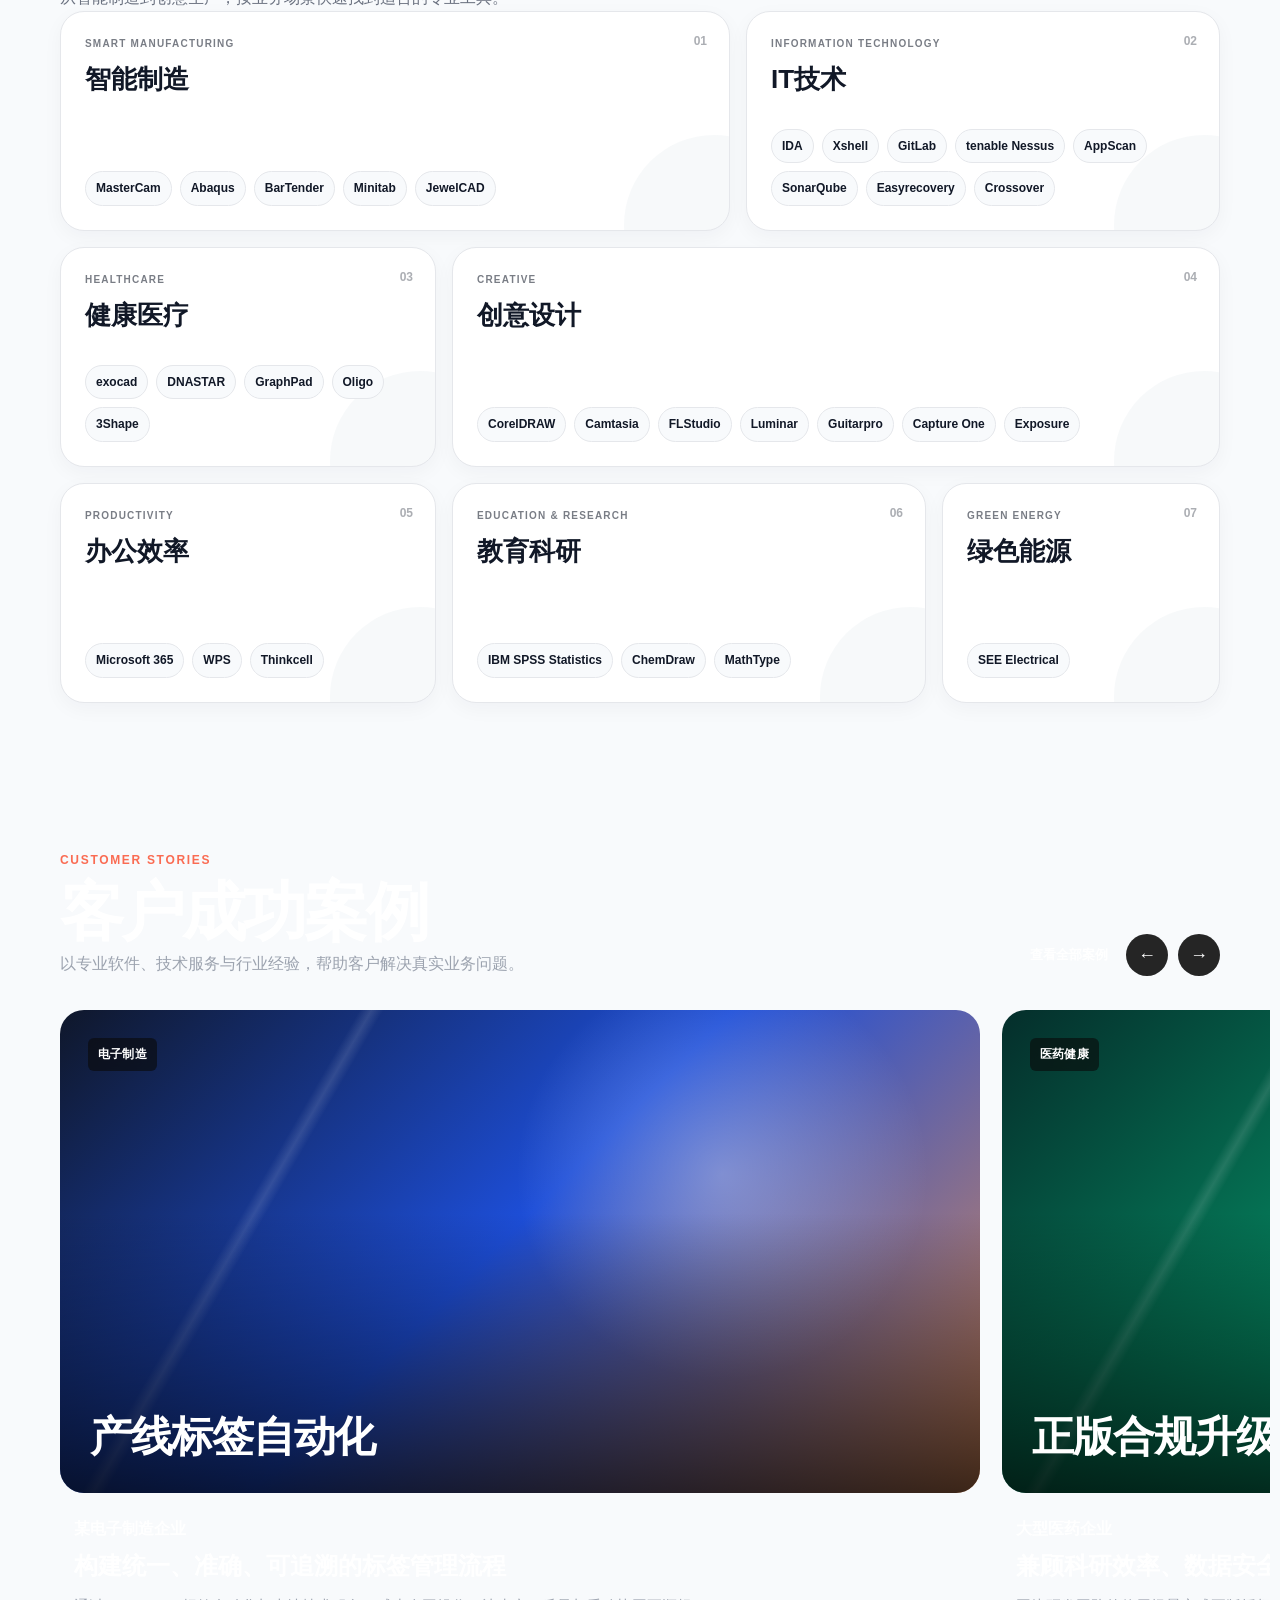
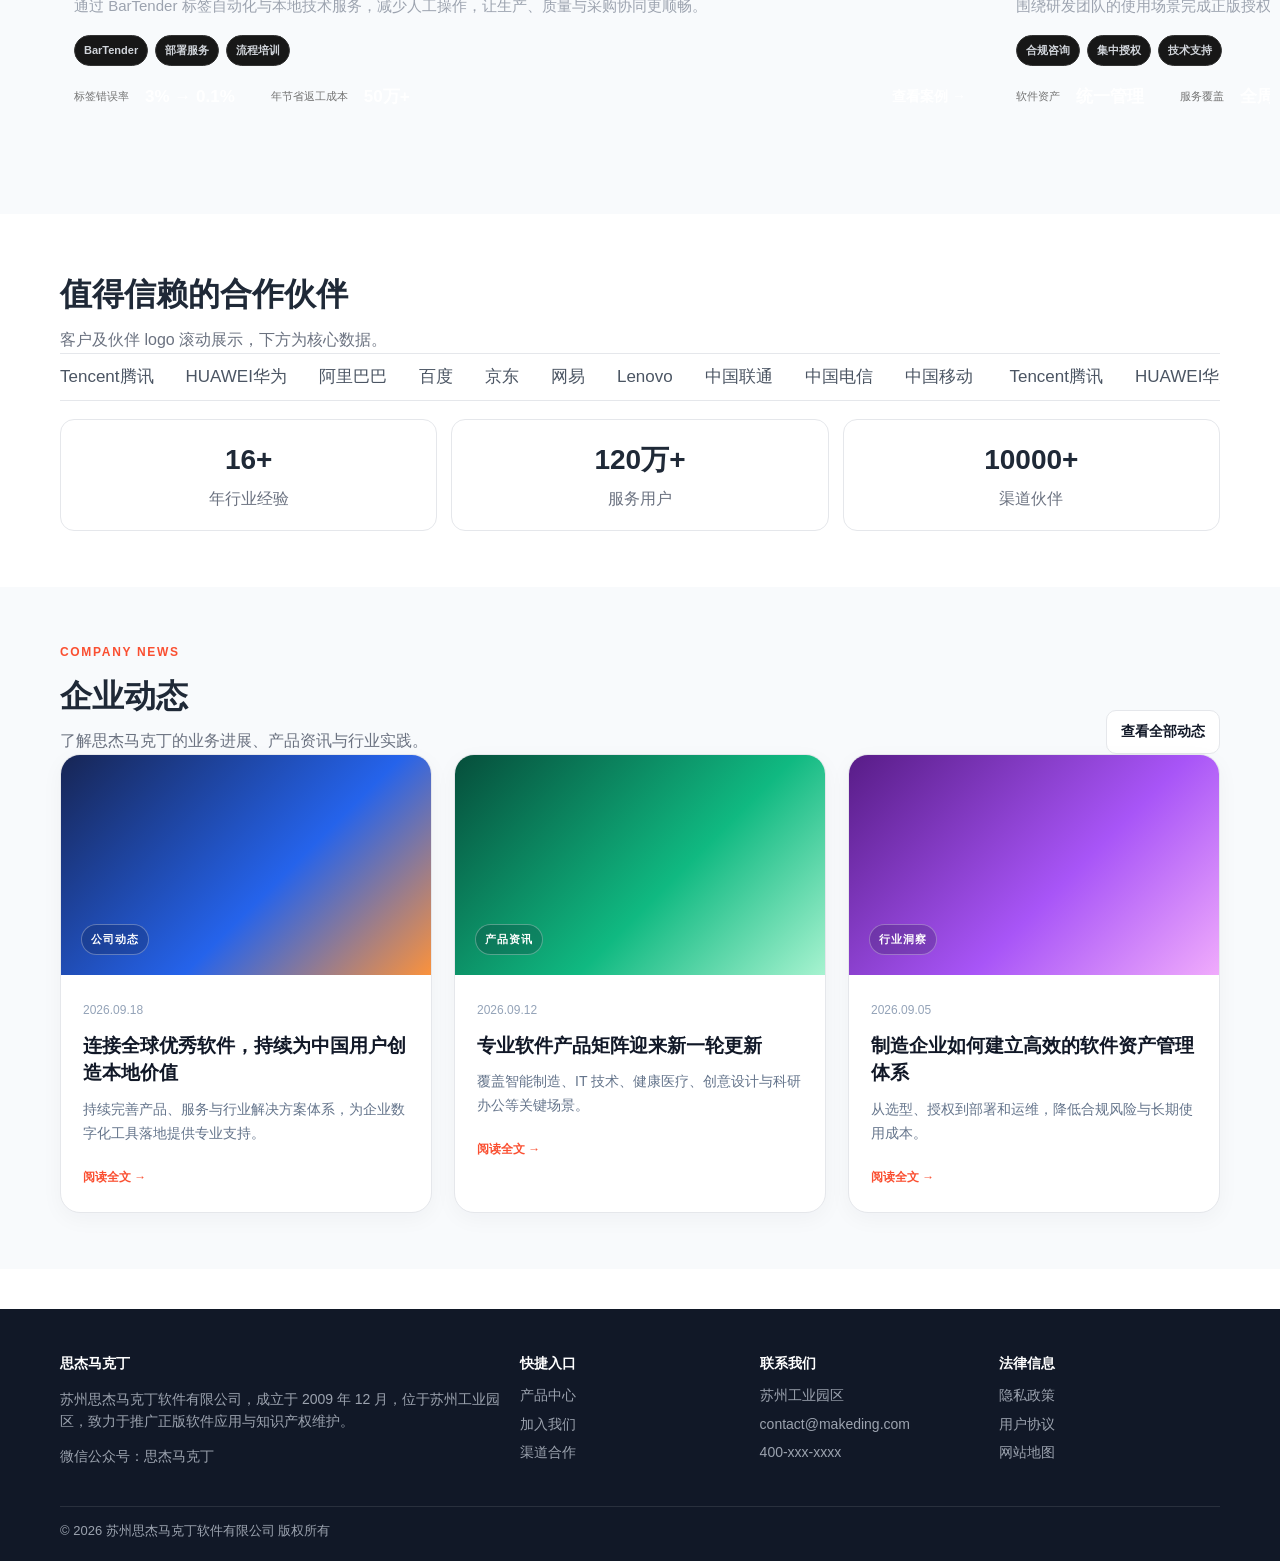
==== commit 2b33c0a6: "调整企业成功案例标题与样式" ====
--- a/v3/index.html
+++ b/v3/index.html
@@ -5,7 +5,7 @@
   <meta name="viewport" content="width=device-width, initial-scale=1.0">
   <title>首页 - 思杰马克丁 | 全球正版商业软件发行商</title>
   <meta name="description" content="思杰马克丁：正版保障、本地化适配、全流程服务、合规安心。授权代理+本地化服务，服务个人与企业用户。">
-  <link rel="stylesheet" href="./prototype.css?v=20260918-3">
+  <link rel="stylesheet" href="./prototype.css?v=20260918-4">
 </head>
 <body>
   <header class="site-header">
@@ -150,7 +150,7 @@
     </section>
 
 
-    <!-- 客户成功案例 -->
+    <!-- 企业成功案例 -->
     <section class="section soft success-section">
       <div class="container">
         <div class="head head-row">
--- a/v3/prototype.css
+++ b/v3/prototype.css
@@ -675,3 +675,53 @@
 
 @media(max-width:820px){ .company-news-grid { grid-template-columns:1fr 1fr; } }
 @media(max-width:560px){ .company-news-grid { grid-template-columns:1fr; } }
+
+
+/* Customer stories — oversized horizontal carousel */
+.success-section { overflow:hidden; padding-top:92px; padding-bottom:96px; background:#050505; color:#fff; }
+.success-section .head { margin-bottom:34px; }
+.success-section .head h2 { margin-top:0; color:#fff; font-size:clamp(38px,5vw,64px); letter-spacing:-.045em; line-height:1; }
+.success-section .head p { color:#9ca3af; font-size:16px; }
+.success-section .eyebrow { color:#fa6b52; }
+.success-head-actions { display:flex; align-items:center; gap:10px; }
+.success-all-link { margin-right:8px; color:#fff; font-size:13px; font-weight:750; text-decoration:none; }
+.success-head-actions button { width:42px; height:42px; border:0; border-radius:50%; background:#252525; color:#fff; cursor:pointer; font-size:18px; transition:.2s ease; }
+.success-head-actions button:hover { background:#fff; color:#111; }
+.success-list { display:flex; flex-direction:row; gap:22px; overflow-x:auto; scroll-snap-type:x mandatory; scrollbar-width:none; padding:0 max(0px,calc((100vw - 1180px)/2)) 8px; margin-left:max(0px,calc((1180px - 100vw)/2)); margin-right:calc((100vw - min(1180px,100vw))/ -2); }
+.success-list::-webkit-scrollbar { display:none; }
+.success-card { display:flex; flex:0 0 min(920px,76vw); flex-direction:column; min-height:0; border:0; border-radius:0; overflow:visible; background:transparent; color:#fff; box-shadow:none; scroll-snap-align:start; }
+.success-card:hover { transform:none; border-color:transparent; box-shadow:none; }
+.success-visual { position:relative; display:flex; min-height:0; aspect-ratio:16/8.4; justify-content:flex-end; padding:30px; border-radius:24px; overflow:hidden; color:#fff; isolation:isolate; }
+.success-visual::before { content:""; position:absolute; inset:0; z-index:-1; background:radial-gradient(circle at 72% 34%,rgba(255,255,255,.32),transparent 28%),linear-gradient(120deg,transparent 25%,rgba(255,255,255,.12) 26%,transparent 27%); }
+.success-visual::after { content:""; position:absolute; inset:auto 0 0; z-index:-1; height:58%; background:linear-gradient(transparent,rgba(0,0,0,.72)); }
+.success-visual span { position:absolute; top:28px; left:28px; margin:0; padding:7px 10px; border-radius:6px; background:rgba(10,10,10,.62); backdrop-filter:blur(9px); opacity:1; font-size:12px; letter-spacing:.02em; }
+.success-visual strong { max-width:520px; font-size:clamp(28px,3.3vw,46px); letter-spacing:-.03em; }
+.success-visual-mfg { background:linear-gradient(135deg,#0f172a 0%,#1d4ed8 48%,#fb923c 110%); }
+.success-visual-med { background:linear-gradient(135deg,#052e2b 0%,#059669 52%,#a7f3d0 120%); }
+.success-visual-edu { background:linear-gradient(135deg,#2e1065 0%,#7e22ce 52%,#f0abfc 120%); }
+.success-copy { display:block; padding:24px 14px 8px; }
+.success-client { color:#fff; font-size:16px; letter-spacing:0; }
+.success-copy h3 { margin:8px 0 10px; color:#fff; font-size:24px; }
+.success-copy p { max-width:760px; color:#9ca3af; font-size:15px; }
+.success-products { margin-top:16px; }
+.success-products span { border-color:#333; background:#171717; color:#d1d5db; }
+.success-result { display:grid; grid-template-columns:auto auto auto auto 1fr; align-items:center; gap:10px 16px; padding:10px 14px 0; border:0; background:transparent; }
+.success-result small { color:#737373; }
+.success-result strong { margin:0 20px 0 0; color:#fff; font-size:17px; }
+.success-result a { justify-self:end; margin:0; color:#fff; font-size:14px; }
+
+@media(max-width:900px){
+  .success-list { margin-right:-20px; padding-right:20px; }
+  .success-card { display:flex; grid-template-columns:none; flex-basis:84vw; }
+  .success-result { grid-column:auto; display:grid; grid-template-columns:auto auto; }
+  .success-result a { grid-column:1/-1; justify-self:start; margin-top:6px; }
+}
+@media(max-width:640px){
+  .success-section { padding-top:64px; padding-bottom:68px; }
+  .success-section .head-row { display:block; }
+  .success-head-actions { margin-top:20px; }
+  .success-card { grid-template-columns:none; flex-basis:88vw; }
+  .success-visual { min-height:310px; aspect-ratio:auto; border-radius:18px; }
+  .success-copy { padding:20px 4px 8px; }
+  .success-result { padding-left:4px; padding-right:4px; }
+}
